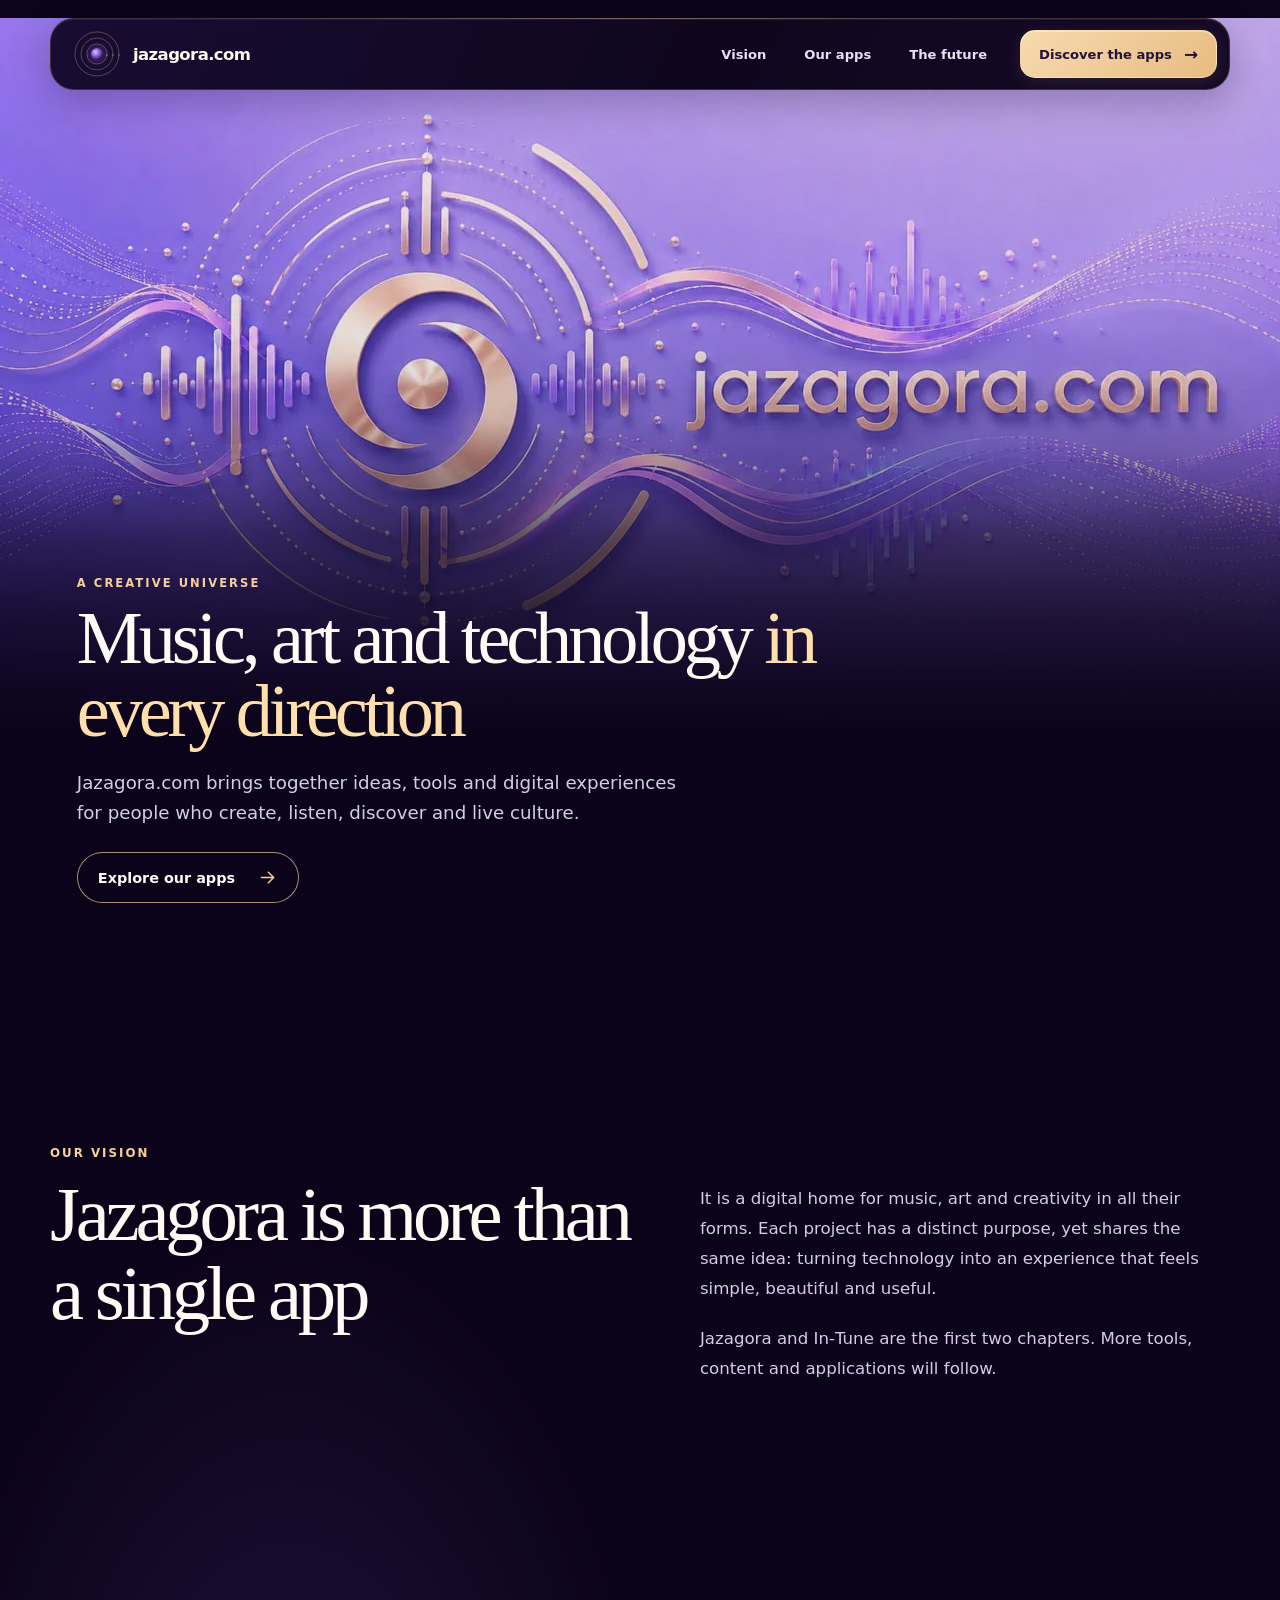
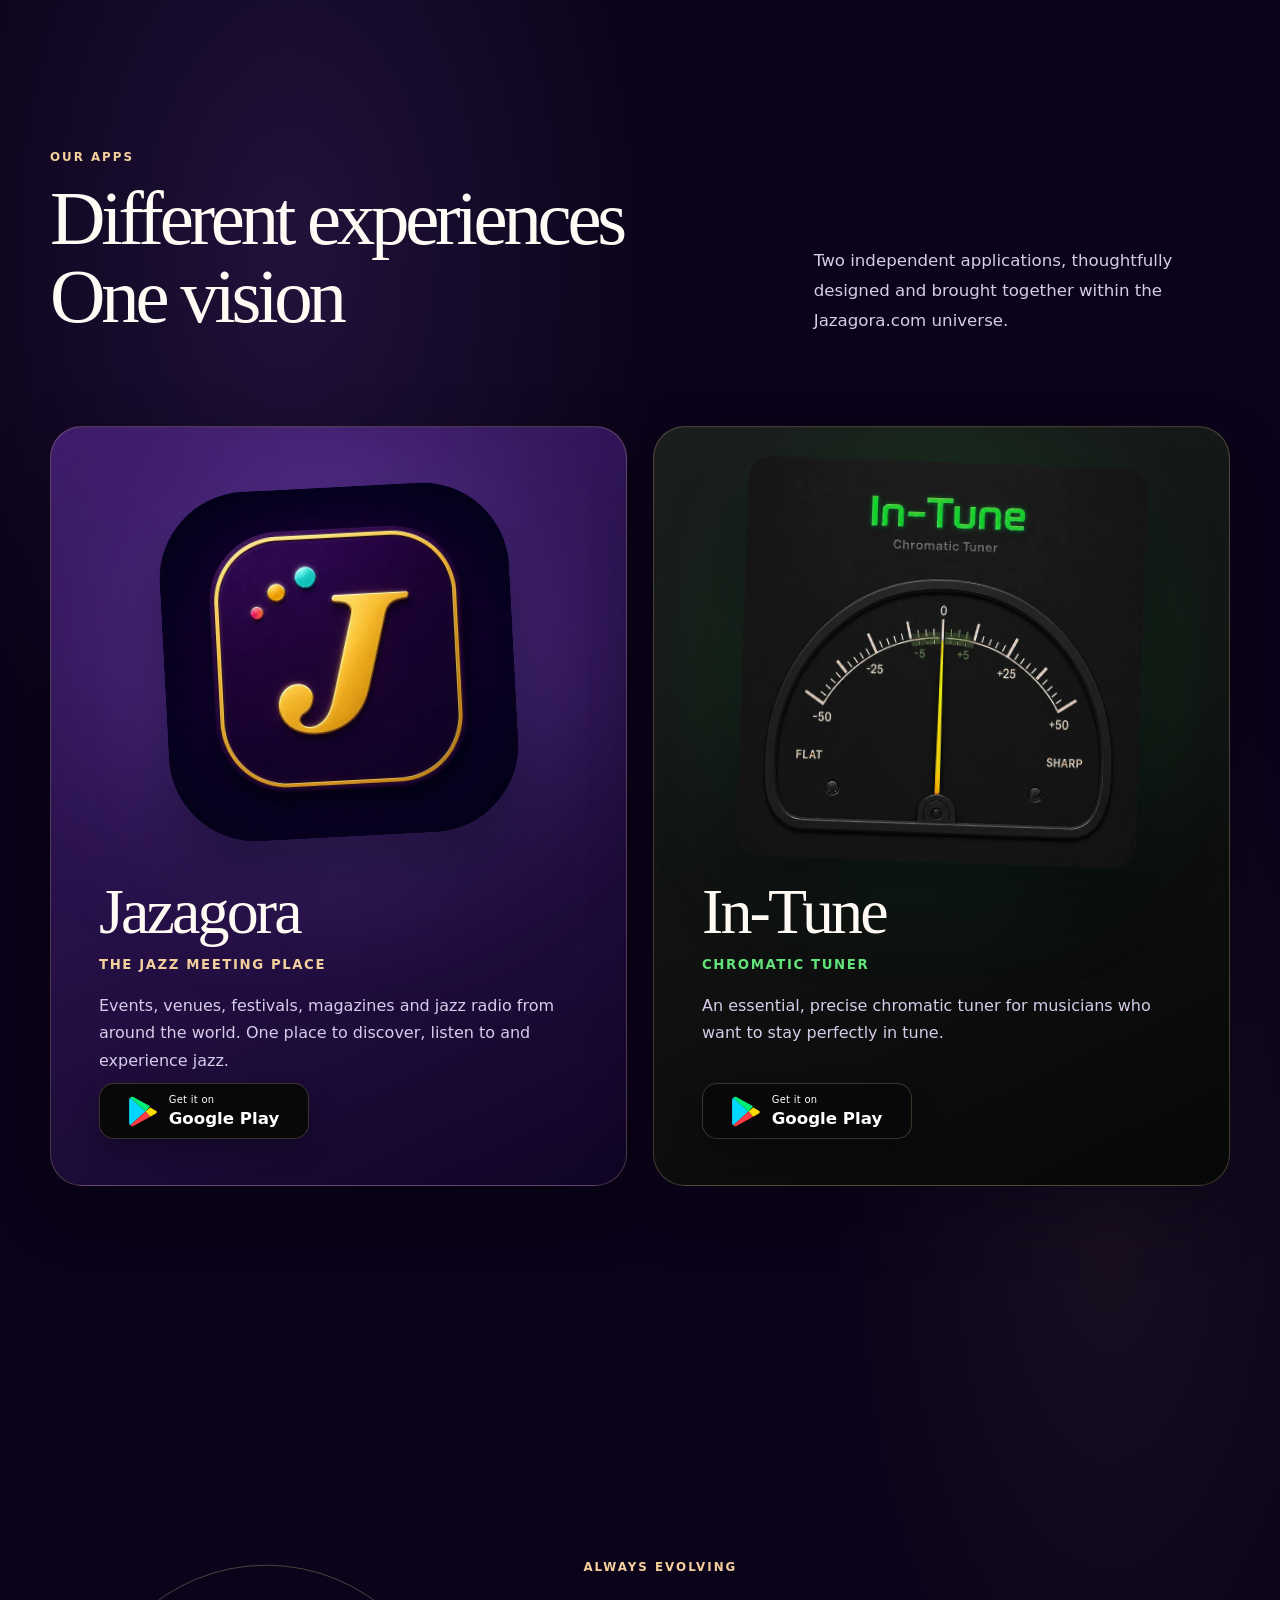
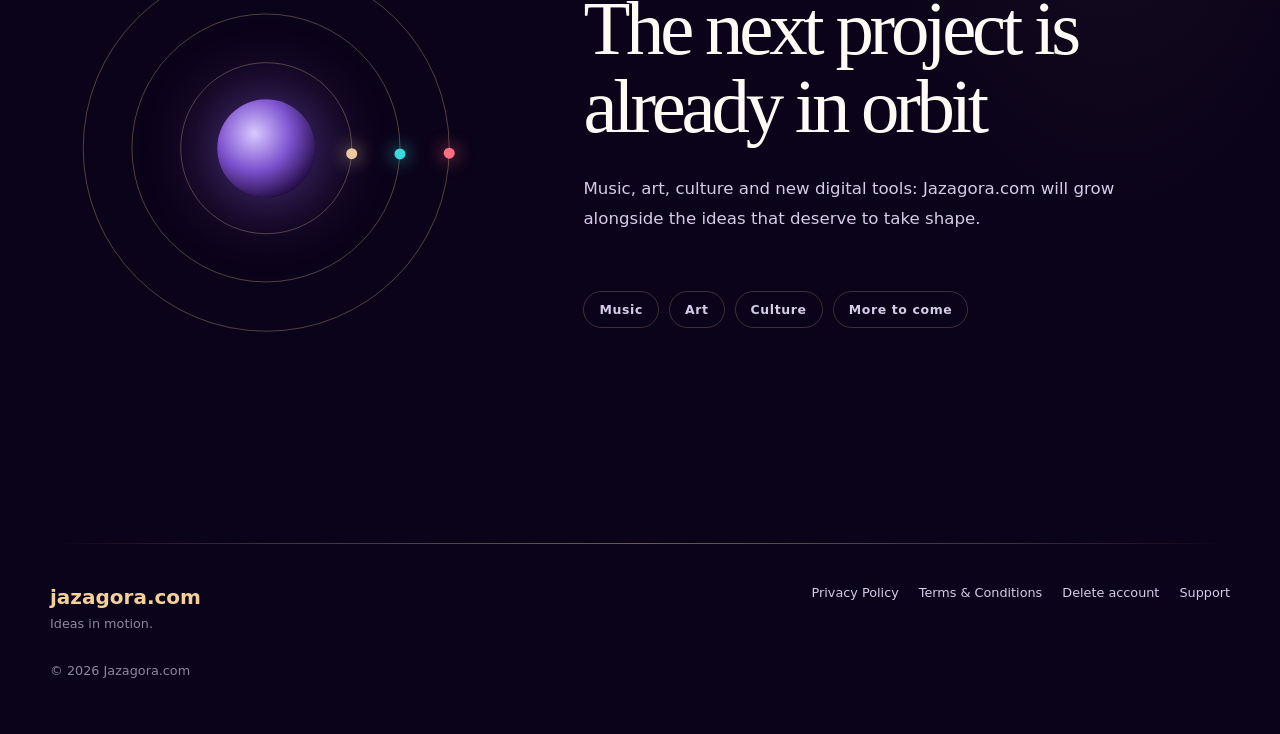
==== index.html @ 24044c4b "Polish homepage section transitions and shared visual details" ====
<!doctype html>
<html lang="en">
  <head>
    <meta charset="utf-8">
    <meta name="viewport" content="width=device-width, initial-scale=1">
    <meta name="theme-color" content="#0b0319">
    <meta name="robots" content="index, follow, max-image-preview:large">
    <meta name="description" content="Jazagora brings together Italian jazz events and venues, worldwide live jazz radio, international magazines and creative apps including In-Tune.">
    <link rel="canonical" href="https://jazagora.com/">
    <link rel="icon" type="image/svg+xml" href="/favicon.svg">
    <link rel="icon" type="image/png" sizes="48x48" href="/favicon-48x48.png">
    <link rel="icon" type="image/png" sizes="96x96" href="/favicon-96x96.png">
    <link rel="apple-touch-icon" sizes="180x180" href="/apple-touch-icon.png">
    <link rel="alternate" hreflang="en" href="https://jazagora.com/">
    <link rel="alternate" hreflang="x-default" href="https://jazagora.com/">
    <meta property="og:type" content="website">
    <meta property="og:site_name" content="Jazagora">
    <meta property="og:title" content="Jazagora — Jazz, music, art and creative technology">
    <meta property="og:description" content="Jazagora brings together Italian jazz events and venues, worldwide live jazz radio, international magazines and creative apps.">
    <meta property="og:url" content="https://jazagora.com/">
    <meta property="og:image" content="https://jazagora.com/assets/jazagora-universe-hero.png">
    <meta property="og:image:alt" content="Jazagora creative universe">
    <meta name="twitter:card" content="summary_large_image">
    <meta name="twitter:title" content="Jazagora — Jazz, music, art and creative technology">
    <meta name="twitter:description" content="Jazagora brings together Italian jazz events and venues, worldwide live jazz radio, international magazines and creative apps.">
    <meta name="twitter:image" content="https://jazagora.com/assets/jazagora-universe-hero.png">
    <title>Jazagora — Jazz, music, art and creative technology</title>
    <link rel="preload" href="assets/jazagora-universe-hero-mobile.webp" as="image" type="image/webp" media="(max-width: 700px)">
    <link rel="preload" href="assets/jazagora-universe-hero.webp" as="image" type="image/webp" media="(min-width: 701px)">
    <link rel="stylesheet" href="assets/site.css?v=ffa03ac76c">
    <script src="assets/site.js?v=9845ba6789" defer></script>
    <script type="application/ld+json">
      {
        "@context": "https://schema.org",
        "@graph": [
          {
            "@type": "Organization",
            "@id": "https://jazagora.com/#organization",
            "name": "Jazagora",
            "alternateName": "jazagora.com",
            "url": "https://jazagora.com/",
            "logo": {
              "@type": "ImageObject",
              "@id": "https://jazagora.com/#logo",
              "url": "https://jazagora.com/assets/jazagora-app.png",
              "contentUrl": "https://jazagora.com/assets/jazagora-app.png",
              "caption": "Jazagora"
            },
            "email": "support@jazagora.com",
            "founder": {
              "@type": "Person",
              "name": "Luca Costantini"
            }
          },
          {
            "@type": "WebSite",
            "@id": "https://jazagora.com/#website",
            "url": "https://jazagora.com/",
            "name": "Jazagora",
            "inLanguage": "en",
            "publisher": {
              "@id": "https://jazagora.com/#organization"
            },
            "description": "Jazagora is a creative universe for jazz, music, art, culture and digital experiences."
          }
        ]
      }
    </script>
  </head>
  <body>
    <a class="skip-link" href="#main">Skip to content</a>

    <div class="site-frame">
      <div class="header-slot">
        <header class="site-header" data-header>
            <a class="site-brand" href="#top" aria-label="Jazagora.com, back to the top">
              <span class="brand-mark universe-orbit-art" aria-hidden="true">
                <span class="universe-orbit universe-orbit-one"></span><span class="universe-orbit universe-orbit-two"></span><span class="universe-orbit universe-orbit-three"></span><span class="universe-core"></span>
              </span>jazagora.com
            </a>
            <button class="menu-toggle" type="button" aria-label="Open menu" aria-expanded="false" aria-controls="site-navigation"><span></span><span></span></button>
            <nav class="site-nav" id="site-navigation" aria-label="Main navigation"><a href="#vision" data-section-link>Vision</a><a href="#apps" data-section-link>Our apps</a><a href="#future" data-section-link>The future</a><a class="nav-cta" href="#apps">Discover the apps</a><span class="nav-active-indicator" aria-hidden="true"></span></nav>
          </header>
      </div>

    <main id="main">
      <section class="hero" id="top" aria-labelledby="hero-title">
        <picture class="hero-art">
          <source media="(max-width: 700px)" srcset="assets/jazagora-universe-hero-mobile.webp" type="image/webp">
          <img src="assets/jazagora-universe-hero.webp" alt="Jazagora.com identity with purple sound waves and gold details" width="1280" height="720" fetchpriority="high" decoding="async">
        </picture>
        <div class="hero-copy">
          <p class="eyebrow">A creative universe</p>
          <h1 id="hero-title">
            Music, art and technology
            <span class="hero-accent">in every direction</span>
          </h1>
          <p>Jazagora.com brings together ideas, tools and digital experiences for people who create, listen, discover and live culture.</p>
          <a class="primary-link" href="#apps">
            Explore our apps
            <svg viewBox="0 0 24 24" aria-hidden="true"><path d="M5 12h14M13 6l6 6-6 6"/></svg>
          </a>
        </div>
      </section>

      <section class="vision section-shell" id="vision" aria-labelledby="vision-title">
        <div class="vision-copy">
          <p class="section-label">Our vision</p>
          <h2 id="vision-title">Jazagora is more than a single app</h2>
        </div>
        <div class="vision-body">
          <p>It is a digital home for music, art and creativity in all their forms. Each project has a distinct purpose, yet shares the same idea: turning technology into an experience that feels simple, beautiful and useful.</p>
          <p>Jazagora and In‑Tune are the first two chapters. More tools, content and applications will follow.</p>
        </div>
      </section>

      <section class="apps-section" id="apps" aria-labelledby="apps-title">
        <div class="section-heading section-shell">
          <div>
            <p class="section-label">Our apps</p>
            <h2 id="apps-title">Different experiences<br>One vision</h2>
          </div>
          <p>Two independent applications, thoughtfully designed and brought together within the Jazagora.com universe.</p>
        </div>

        <div class="apps-grid section-shell">
          <article class="app-card app-card-jazagora">
            <div class="app-media">
              <div class="media-glow" aria-hidden="true"></div>
              <img src="assets/jazagora-app.webp" alt="Jazagora app icon" width="720" height="720" loading="lazy" decoding="async">
            </div>
            <div class="app-content">
              <h3>Jazagora</h3>
              <p class="app-tagline">The jazz meeting place</p>
              <p>Events, venues, festivals, magazines and jazz radio from around the world. One place to discover, listen to and experience jazz.</p>
              <a class="store-button"
                 href="https://play.google.com/store/apps/details?id=com.jazagora.app"
                 target="_blank"
                 rel="noopener noreferrer"
                 aria-label="Download Jazagora on Google Play">
                <svg class="play-icon" viewBox="0 0 48 52" aria-hidden="true">
                  <path fill="#00d7ff" d="M2 2.5 28.3 26 2 49.5A5.3 5.3 0 0 1 .2 45V7A5.3 5.3 0 0 1 2 2.5Z"/>
                  <path fill="#ffdc00" d="m28.3 26 7.9-7 9.2 5.1c3.2 1.8 3.2 4 0 5.8L36.2 35l-7.9-9Z"/>
                  <path fill="#ff3a44" d="m2 49.5 26.3-23.5 7.9 9-29.4 16.4A5 5 0 0 1 2 49.5Z"/>
                  <path fill="#00ef77" d="M2 2.5a5 5 0 0 1 4.8-1.9L36.2 17l-7.9 9L2 2.5Z"/>
                </svg>
                <span><small>Get it on</small>Google Play</span>
              </a>
            </div>
          </article>

          <article class="app-card app-card-intune">
            <div class="app-media">
              <div class="media-glow" aria-hidden="true"></div>
              <img src="assets/in-tune-app.webp" alt="In-Tune Chromatic Tuner app screen" width="820" height="820" loading="lazy" decoding="async">
            </div>
            <div class="app-content">
              <h3>In‑Tune</h3>
              <p class="app-tagline">Chromatic Tuner</p>
              <p>An essential, precise chromatic tuner for musicians who want to stay perfectly in tune.</p>
              <a class="store-button"
                 href="https://play.google.com/store/apps/details?id=com.jazagora.intune"
                 target="_blank"
                 rel="noopener noreferrer"
                 aria-label="Download In-Tune on Google Play">
                <svg class="play-icon" viewBox="0 0 48 52" aria-hidden="true">
                  <path fill="#00d7ff" d="M2 2.5 28.3 26 2 49.5A5.3 5.3 0 0 1 .2 45V7A5.3 5.3 0 0 1 2 2.5Z"/>
                  <path fill="#ffdc00" d="m28.3 26 7.9-7 9.2 5.1c3.2 1.8 3.2 4 0 5.8L36.2 35l-7.9-9Z"/>
                  <path fill="#ff3a44" d="m2 49.5 26.3-23.5 7.9 9-29.4 16.4A5 5 0 0 1 2 49.5Z"/>
                  <path fill="#00ef77" d="M2 2.5a5 5 0 0 1 4.8-1.9L36.2 17l-7.9 9L2 2.5Z"/>
                </svg>
                <span><small>Get it on</small>Google Play</span>
              </a>
            </div>
          </article>
        </div>
      </section>

      <section class="future section-shell" id="future" aria-labelledby="future-title">
        <div class="future-orbit universe-orbit-art" aria-hidden="true">
          <span class="universe-orbit universe-orbit-one"></span>
          <span class="universe-orbit universe-orbit-two"></span>
          <span class="universe-orbit universe-orbit-three"></span>
          <span class="universe-core"></span>
        </div>
        <div class="future-copy">
          <p class="section-label">Always evolving</p>
          <h2 id="future-title">The next project is already in orbit</h2>
          <p>Music, art, culture and new digital tools: Jazagora.com will grow alongside the ideas that deserve to take shape.</p>
        </div>
        <div class="future-tags" aria-label="Future areas">
          <span>Music</span>
          <span>Art</span>
          <span>Culture</span>
          <span>More to come</span>
        </div>
      </section>
    </main>

    <footer class="site-footer">
      <div class="footer-brand">
        <strong>jazagora.com</strong>
        <span>Ideas in motion.</span>
      </div>
      <nav aria-label="Legal information">
        <a href="privacy-policy/">Privacy Policy</a>
        <a href="terms/">Terms &amp; Conditions</a>
        <a href="delete-account/">Delete account</a>
        <a href="mailto:support@jazagora.com">Support</a>
      </nav>
      <p>© <span data-year>2026</span> Jazagora.com</p>
    </footer>
    </div>

    <div class="toast" role="status" aria-live="polite" aria-atomic="true" data-toast></div>
  </body>
</html>
---- assets/site.css ----
:root {
  color-scheme: dark;
  --ink: #160a2e;
  --ink-deep: #0b0319;
  --violet: #7651c4;
  --violet-light: #b99af2;
  --lilac: #d8c6ff;
  --gold: #f4d19c;
  --gold-bright: #ffdca5;
  --white: #fffaf4;
  --muted: #d8cbea;
  --line: rgba(244, 209, 156, .22);
  --glass: rgba(24, 9, 52, .62);
  --max: 1180px;
  --radius: 32px;
}

* { box-sizing: border-box; }

html { scroll-behavior: smooth; }

body {
  --ambient-left: calc(50% - 350px);
  --ambient-right: calc(50% + 470px);
  margin: 0;
  min-width: 320px;
  overflow-x: hidden;
  color: var(--white);
  /* One canvas makes the section backgrounds fade without rectangular seams. */
  background:
    radial-gradient(ellipse 32rem 55rem at var(--ambient-left) 47%, rgba(119, 77, 192, .2), transparent 72%),
    radial-gradient(ellipse 24rem 52rem at var(--ambient-right) 72%, rgba(244, 209, 156, .055), transparent 72%),
    var(--ink-deep);
  font-family: Inter, ui-sans-serif, system-ui, -apple-system, BlinkMacSystemFont, "Segoe UI", sans-serif;
  -webkit-font-smoothing: antialiased;
}

body::before {
  content: "";
  position: fixed;
  inset: 0;
  z-index: -2;
  pointer-events: none;
  opacity: .25;
  background-image: url("data:image/svg+xml,%3Csvg xmlns='http://www.w3.org/2000/svg' width='180' height='180' viewBox='0 0 180 180'%3E%3Cfilter id='n'%3E%3CfeTurbulence type='fractalNoise' baseFrequency='.8' numOctaves='3' stitchTiles='stitch'/%3E%3C/filter%3E%3Crect width='100%25' height='100%25' filter='url(%23n)' opacity='.08'/%3E%3C/svg%3E");
}

a { color: inherit; }
button, a { -webkit-tap-highlight-color: transparent; }
img { display: block; max-width: 100%; height: auto; }

.skip-link {
  position: fixed;
  top: 12px;
  left: 12px;
  z-index: 100;
  padding: 12px 16px;
  border-radius: 12px;
  background: var(--white);
  color: var(--ink);
  transform: translateY(-160%);
}
.skip-link:focus { transform: translateY(0); }

.sr-only {
  position: absolute;
  width: 1px;
  height: 1px;
  padding: 0;
  margin: -1px;
  overflow: hidden;
  clip: rect(0, 0, 0, 0);
  white-space: nowrap;
  border: 0;
}

.site-frame { width: min(100%,1380px); margin-inline: auto; padding-top: 18px; overflow: clip; container-type: inline-size; background: transparent; }
    /* Floating navigation: the logo moves slowly; the bar responds to scrolling. */
    .header-slot { position: sticky; top: 16px; z-index: 20; height: 0; }
    .site-header { position: relative; top: auto; left: auto; right: auto; width: min(calc(100% - 48px), 1180px); min-height: 72px; margin-inline: auto; padding: 8px 12px 8px 22px; gap: 24px; border: 1px solid rgba(244,209,156,.18); border-radius: 24px; background: linear-gradient(115deg, rgba(22,10,46,.98), rgba(11,3,25,.98) 55%, rgba(18,7,34,.98)); box-shadow: inset 0 1px 0 rgba(255,250,244,.07), inset 0 -1px 0 rgba(7,2,18,.16), 0 12px 36px rgba(13,3,29,.24); backdrop-filter: blur(24px) saturate(115%); -webkit-backdrop-filter: blur(24px) saturate(115%); animation: navigation-reveal .55s cubic-bezier(.22,1,.36,1) both; transition: min-height .3s ease, background .3s ease, box-shadow .3s ease, border-color .3s ease; }
    .site-header::before { content: ""; position: absolute; pointer-events: none; top: -1px; left: 12%; right: 12%; height: 1px; background: linear-gradient(90deg, transparent, rgba(255,227,188,.32), transparent); }
    .site-header.is-scrolled { min-height: 64px; border-color: rgba(244,209,156,.18); background: linear-gradient(115deg, rgba(22,10,46,.99), rgba(11,3,25,.99) 55%, rgba(18,7,34,.99)); box-shadow: inset 0 1px 0 rgba(255,250,244,.05), 0 12px 36px rgba(0,0,0,.25); }
    @keyframes navigation-reveal { from { opacity: 0; transform: translateY(-6px); } to { opacity: 1; transform: translateY(0); } }
    .site-brand { gap: 12px; font-size: 1.03rem; font-weight: 700; text-decoration: none; letter-spacing: -.035em; color: #fff8ed; }
    .brand-mark { flex: 0 0 auto; width: 48px; height: 48px; border: 0; box-shadow: none; background: none; }
    .brand-mark::after { content: none; }
    /* The header and the final section use the same artwork at different sizes. */
    .universe-orbit-art { position: relative; display: block; width: 48px; aspect-ratio: 1; container-type: inline-size; }
    .universe-orbit, .universe-core { position: absolute; inset: 50%; border-radius: 50%; transform: translate(-50%, -50%); }
    .universe-orbit { --orbit-start: 0deg; --orbit-end: 360deg; --dot-color: #f4d19c; border: max(.5px, .2564103cqw) solid rgba(244,209,156,.3); animation: universe-orbit-turn 11s linear infinite; }
    .universe-orbit::after { content: ""; position: absolute; top: 50%; right: -1.5384615cqw; width: 2.8205128cqw; height: 2.8205128cqw; border-radius: 50%; background: var(--dot-color); box-shadow: 0 0 4.6153846cqw var(--dot-color); }
    .universe-orbit-one { width: 44%; height: 44%; }
    .universe-orbit-two { --orbit-start: 54deg; --orbit-end: -306deg; --dot-color: #3bd9dc; width: 69%; height: 69%; animation-duration: 17s; }
    .universe-orbit-three { --orbit-start: 118deg; --orbit-end: 478deg; --dot-color: #ff6e83; width: 94%; height: 94%; animation-duration: 24s; }
    .universe-core { width: 25%; height: 25%; background: radial-gradient(circle at 38% 35%, #d9c9ff, #7d52cf 42%, #28104b 75%); box-shadow: 0 0 17.9487179cqw rgba(144,94,226,.68); }
    @keyframes universe-orbit-turn { from { transform: translate(-50%, -50%) rotate(var(--orbit-start)); } to { transform: translate(-50%, -50%) rotate(var(--orbit-end)); } }
    .site-nav { position: relative; gap: 8px; }
    .site-nav a { position: relative; padding: 12px 15px; border-radius: 12px; color: #e9dfef; font-size: .82rem; font-weight: 600; text-decoration: none; transition: color .2s ease, background .2s ease; }
    .site-nav a:not(.nav-cta)::after { content: none; position: absolute; left: 15px; right: 15px; bottom: 5px; height: 1px; background: var(--gold); transform: scaleX(0); transform-origin: left; transition: transform .22s ease; }
    .nav-active-indicator { display: block; position: absolute; pointer-events: none; left: 0; bottom: 5px; height: 1px; width: var(--indicator-width, 0px); border-radius: 2px; background: linear-gradient(90deg, #dfb77c, #ffe3b9, #dfb77c); box-shadow: 0 1px 5px rgba(244,209,156,.12); opacity: var(--indicator-opacity, 0); transform: translateX(var(--indicator-left, 0px)); transition: transform .32s cubic-bezier(.22,1,.36,1), width .32s cubic-bezier(.22,1,.36,1), opacity .18s ease; }
    .site-nav a:hover, .site-nav a[aria-current="location"] { color: var(--white); background: rgba(255,255,255,.04); }
    .site-nav a:hover::after, .site-nav a[aria-current="location"]::after { transform: scaleX(1); }
    .site-nav .nav-cta { display: inline-flex; align-items: center; gap: 12px; margin-left: 10px; padding: 13px 18px; border: 1px solid rgba(255,239,211,.5); border-radius: 15px; color: #251239; background: linear-gradient(135deg, #f7dab0, #e7bc80); font-weight: 700; box-shadow: inset 0 1px 0 rgba(255,250,244,.4), 0 4px 16px rgba(244,209,156,.1); transition: filter .2s ease, transform .2s ease, box-shadow .2s ease; }
    .site-nav .nav-cta::after { content: "→"; font-size: 1.05rem; transition: transform .2s ease; }
    .site-nav .nav-cta:hover { color: #251239; background: linear-gradient(135deg, #f7dab0, #e7bc80); filter: brightness(1.04); transform: translateY(-1px); box-shadow: inset 0 1px 0 rgba(255,250,244,.4), 0 5px 20px rgba(244,209,156,.18); }
    .site-nav .nav-cta:hover::after { transform: translateX(3px); }
    .menu-toggle { display: none; flex: 0 0 auto; width: 44px; height: 44px; place-content: center; gap: 6px; border: 1px solid rgba(244,209,156,.2); border-radius: 13px; color: var(--white); background: rgba(255,255,255,.04); cursor: pointer; }
    .menu-toggle span { display: block; width: 20px; height: 1.5px; background: currentColor; transition: transform .22s ease; }
    .menu-toggle[aria-expanded="true"] span:first-child { transform: translateY(3.75px) rotate(45deg); }
    .menu-toggle[aria-expanded="true"] span:last-child { transform: translateY(-3.75px) rotate(-45deg); }
    a:focus-visible, button:focus-visible { outline: 2px solid var(--gold); outline-offset: 4px; }
    [id] { scroll-margin-top: 110px; }

.site-header { display: flex; align-items: center; justify-content: space-between; }
.site-brand { display: inline-flex; align-items: center; white-space: nowrap; }
.site-nav { display: flex; align-items: center; }
    .hero {
      --art-top: clamp(0px, calc(144px - 20cqw), 80px);
      --art-height: 56.25cqw; /* The complete artwork keeps its 16:9 ratio. */
      --copy-start: calc(var(--art-top) + var(--art-height) * .74 + clamp(24px, 2cqw, 30px));
      position: relative;
      padding: var(--copy-start) 6% clamp(55px, 5cqw, 75px);
      isolation: isolate;
      background: var(--ink-deep);
    }
    .hero-art { position: absolute; z-index: -1; top: 0; left: 0; right: 0; padding-top: var(--art-top); background: #a186dd; }
    .hero-art img { display: block; width: 100%; height: auto; }
    .hero-art::after { content: ""; position: absolute; inset: var(--art-top) 0 -1px; background: linear-gradient(180deg, rgba(11,3,25,.05) 0%, rgba(11,3,25,.08) 35%, rgba(11,3,25,.1) 46%, rgba(11,3,25,.18) 56%, rgba(11,3,25,.38) 64%, rgba(11,3,25,.64) 72%, rgba(11,3,25,.82) 82%, rgba(11,3,25,.95) 93%, var(--ink-deep) 100%); }

.eyebrow,
.section-label,
.app-index {
  margin: 0 0 16px;
  color: var(--gold);
  font-size: .74rem;
  font-weight: 800;
  letter-spacing: .17em;
  text-transform: uppercase;
}


.hero-copy { position: relative; max-width: 910px; }
.hero .eyebrow { margin-bottom: 12px; font-size: .72rem; letter-spacing: .18em; }
.hero h1 { max-width: 860px; margin: 0; font-family: Georgia, "Times New Roman", serif; font-size: clamp(2.65rem, 5.8cqw, 5.3rem); font-weight: 500; line-height: .98; letter-spacing: -.055em; }
.hero-accent { color: #ffe0ad; }
.hero-copy > p:not(.eyebrow) { max-width: 620px; margin: 20px 0 0; color: var(--muted); font-size: clamp(1rem, 1.6vw, 1.14rem); line-height: 1.65; }
.primary-link { display: inline-flex; align-items: center; gap: 22px; width: fit-content; margin: 24px 0 0; padding: 14px 20px; border: 1px solid rgba(244,209,156,.68); border-radius: 999px; color: var(--white); background: rgba(14,4,31,.32); text-decoration: none; font-size: .9rem; font-weight: 750; transition: transform .2s ease, background .2s ease; }
.primary-link svg { width: 21px; fill: none; stroke: var(--gold); stroke-width: 1.7; stroke-linecap: round; stroke-linejoin: round; }
.primary-link:hover { transform: translateY(-2px); background: rgba(14,4,31,.5); }


.section-shell { width: min(calc(100% - 40px), var(--max)); margin-inline: auto; }

.vision {
  min-height: 590px;
  padding-block: clamp(90px, 14vw, 180px);
  display: grid;
  grid-template-columns: minmax(0, 1.05fr) minmax(280px, .95fr);
  gap: clamp(28px, 5vw, 74px);
  align-items: start;
  border-top: 0;
}
.vision h2,
.section-heading h2,
.future h2 {
  margin: 0;
  font-family: Georgia, "Times New Roman", serif;
  font-size: clamp(2.6rem, 6vw, 5.4rem);
  font-weight: 500;
  line-height: 1.02;
  letter-spacing: -.055em;
}
.vision-body { padding-top: 38px; }
.vision-body p,
.section-heading > p,
.future-copy > p:last-child {
  margin: 0 0 20px;
  color: var(--muted);
  font-size: 1.04rem;
  line-height: 1.8;
}

.apps-section {
  position: relative;
  padding-block: clamp(90px, 13vw, 170px);
  background: transparent;
  border: 0;
}
.section-heading {
  margin-bottom: clamp(50px, 8vw, 90px);
  display: grid;
  grid-template-columns: 1.25fr .75fr;
  gap: 70px;
  align-items: end;
}
.section-heading > p { margin: 0; max-width: 430px; }

.apps-grid { display: grid; grid-template-columns: repeat(2, minmax(0, 1fr)); gap: 26px; }
.app-card {
  position: relative;
  min-height: 760px;
  overflow: hidden;
  display: grid;
  grid-template-rows: 470px 1fr;
  border: 1px solid rgba(244,209,156,.24);
  border-radius: var(--radius);
  background: linear-gradient(155deg, rgba(73, 35, 124, .82), rgba(17, 5, 39, .94));
  box-shadow: 0 26px 64px rgba(3, 0, 12, .28), inset 0 1px 0 rgba(255,250,244,.035);
  transition: border-color .25s ease, box-shadow .25s ease;
}
.app-card:hover {
  border-color: rgba(244,209,156,.4);
  box-shadow: 0 30px 72px rgba(3, 0, 12, .32), inset 0 1px 0 rgba(255,250,244,.045);
}
.app-card-intune { background: linear-gradient(155deg, rgba(28, 31, 31, .98), rgba(6, 7, 7, .98)); }
.app-media {
  position: relative;
  min-height: 410px;
  display: grid;
  place-items: center;
  overflow: visible;
}
/* The card's own gradient continues behind both the artwork and its copy. */
.media-glow { position: absolute; width: 72%; aspect-ratio: 1; border-radius: 50%; background: rgba(146, 94, 233, .4); filter: blur(70px); }
.app-card-intune .media-glow { background: rgba(36, 203, 68, .18); }
.app-media img {
  position: relative;
  z-index: 1;
  width: min(68%, 350px);
  border-radius: 25%;
  box-shadow: 0 35px 70px rgba(2, 0, 10, .45);
  transform: rotate(-3deg);
  transition: transform .45s cubic-bezier(.2,.8,.2,1);
}
.app-card-intune .app-media img { width: min(78%, 400px); border-radius: 24px; transform: rotate(2deg); }
.app-card:hover .app-media img { transform: rotate(0) scale(1.025); }
.app-content { position: relative; z-index: 2; min-height: 338px; margin-top: -54px; padding: 32px clamp(28px, 5vw, 48px) 46px; display: flex; flex-direction: column; align-items: flex-start; }
.app-content h3 { margin: 0; font-family: Georgia, "Times New Roman", serif; font-size: clamp(2.5rem, 5vw, 4.2rem); font-weight: 500; letter-spacing: -.045em; }
.app-tagline { margin: 8px 0 20px; color: var(--gold); font-size: .83rem; font-weight: 800; letter-spacing: .12em; text-transform: uppercase; }
.app-card-intune .app-tagline { color: #62e279; }
.app-content > p:not(.app-index):not(.app-tagline) { max-width: 470px; margin: 0; color: var(--muted); line-height: 1.7; }

.store-button {
  margin-top: auto;
  padding: 11px 20px;
  min-width: 210px;
  display: inline-flex;
  align-items: center;
  justify-content: center;
  gap: 12px;
  border: 1px solid var(--line);
  border-radius: 15px;
  color: #fff;
  text-decoration: none;
  background: #08080b;
  box-shadow: 0 12px 26px rgba(0,0,0,.25);
  cursor: pointer;
  font: inherit;
  transition: transform .2s ease, border-color .2s ease, background .2s ease;
}
.store-button:hover { transform: translateY(-2px); border-color: rgba(244, 209, 156, .65); background: #111117; }
.store-button:focus-visible { outline: 3px solid var(--gold); outline-offset: 3px; }
.play-icon { width: 28px; height: 31px; flex: 0 0 auto; }
.store-button span { display: grid; text-align: left; font-size: 1.04rem; font-weight: 700; line-height: 1.05; }
.store-button small { margin-bottom: 4px; font-size: .62rem; font-weight: 500; letter-spacing: .03em; }

.future {
  min-height: 680px;
  padding-block: clamp(110px, 16vw, 200px);
  display: grid;
  grid-template-columns: minmax(280px, .8fr) minmax(0, 1.2fr);
  grid-template-areas: "orbit copy" "orbit tags";
  gap: 30px clamp(40px, 8vw, 120px);
  align-items: center;
}
.future-orbit.universe-orbit-art { grid-area: orbit; width: min(100%,390px); margin-inline: auto; }
.future-copy { grid-area: copy; }
.future-copy > p:last-child { max-width: 610px; margin-top: 28px; }
.future-tags { grid-area: tags; display: flex; flex-wrap: wrap; gap: 10px; align-self: start; }
.future-tags span { padding: 10px 15px; border: 1px solid var(--line); border-radius: 999px; color: var(--muted); font-size: .78rem; font-weight: 700; letter-spacing: .05em; }

.site-footer {
  position: relative;
  width: min(calc(100% - 40px), var(--max));
  margin-inline: auto;
  padding: 42px 0 56px;
  display: grid;
  grid-template-columns: 1fr auto;
  gap: 32px;
  align-items: start;
  border-top: 0;
}
.site-footer::before {
  content: "";
  position: absolute;
  inset: 0 0 auto;
  height: 1px;
  pointer-events: none;
  background: linear-gradient(90deg, transparent, rgba(244,209,156,.22) 18%, rgba(244,209,156,.42) 50%, rgba(244,209,156,.22) 82%, transparent);
}
.footer-brand { display: grid; gap: 7px; }
.footer-brand strong { color: var(--gold); font-size: 1.25rem; }
.footer-brand span,
.site-footer > p { color: rgba(216,203,234,.65); font-size: .8rem; }
.site-footer nav { display: flex; flex-wrap: wrap; justify-content: flex-end; gap: 8px 20px; }
.site-footer nav a { color: var(--muted); font-size: .8rem; text-decoration: underline; text-decoration-color: transparent; text-underline-offset: .3em; transition: color .2s ease, text-decoration-color .2s ease; }
.site-footer nav a:hover { color: var(--gold); text-decoration-color: rgba(244,209,156,.45); }
.site-footer > p { grid-column: 1 / -1; margin: 0; }

.toast {
  position: fixed;
  z-index: 80;
  left: 50%;
  bottom: 28px;
  width: min(calc(100% - 32px), 440px);
  padding: 14px 18px;
  border: 1px solid rgba(244, 209, 156, .45);
  border-radius: 16px;
  color: var(--white);
  background: rgba(15, 4, 34, .94);
  box-shadow: 0 20px 50px rgba(0,0,0,.35);
  text-align: center;
  transform: translate(-50%, 30px);
  opacity: 0;
  pointer-events: none;
  transition: opacity .3s ease, transform .3s ease;
}
.toast.is-visible { opacity: 1; transform: translate(-50%, 0); }

@media (max-width: 820px) {
  body { --ambient-left: 15%; --ambient-right: 90%; }
  .vision { grid-template-columns: 1fr; min-height: 0; }
  .section-number { display: none; }
  .vision-body { padding-top: 0; }
  .section-heading { grid-template-columns: 1fr; gap: 24px; }
  .apps-grid { grid-template-columns: 1fr; }
  .app-card { min-height: 0; grid-template-rows: auto 1fr; }
  .future { grid-template-columns: 1fr; grid-template-areas: "orbit" "copy" "tags"; }
  .future-orbit.universe-orbit-art { width: min(74vw,330px); }
}

@media (max-width: 520px) {
  .hero { padding-inline: 5%; }
  .hero-copy > p:not(.eyebrow) { font-size: .98rem; }
  .section-shell { width: calc(100% - 28px); }
  .vision h2, .section-heading h2, .future h2 { font-size: clamp(2.5rem, 13vw, 3.8rem); }
  .app-card { border-radius: 28px; }
  .app-media { min-height: 330px; }
  .app-content { padding-inline: 24px; }
  .store-button { width: 100%; }
  .site-footer { width: calc(100% - 28px); grid-template-columns: 1fr; }
  .site-footer nav { justify-content: flex-start; }
}

@media (prefers-reduced-motion: reduce) {
  html { scroll-behavior: auto; }
  *, *::before, *::after { animation-duration: .01ms !important; animation-iteration-count: 1 !important; transition-duration: .01ms !important; }
}


    @media (max-width: 860px) {
      .header-slot { top: 12px; }
      .site-header { width: calc(100% - 28px); min-height: 64px; padding: 8px 10px 8px 16px; gap: 16px; border-radius: 21px; }
      .site-header.is-scrolled { min-height: 60px; }
      .menu-toggle { display: grid; }
      .site-nav { position: absolute; top: calc(100% + 10px); left: auto; right: 0; width: min(300px, calc(100cqw - 28px)); display: grid; gap: 4px; padding: 12px; border: 1px solid rgba(244,209,156,.2); border-radius: 20px; background: rgba(17,7,34,.97); box-shadow: 0 16px 36px rgba(0,0,0,.25); opacity: 0; visibility: hidden; pointer-events: none; transform: translateY(-6px); transition: opacity .2s ease, transform .2s ease, visibility .2s ease; }
      .site-nav.is-open { opacity: 1; visibility: visible; pointer-events: auto; transform: translateY(0); }
      .site-nav a { padding: 14px 16px; }
      .nav-active-indicator { display: none; }
      .site-nav a:not(.nav-cta)::after { content: ""; }
      .site-nav .nav-cta { margin: 8px 0 0; justify-content: space-between; }
    }

@media (prefers-reduced-motion: reduce) { .universe-orbit, .site-header { animation: none !important; } }
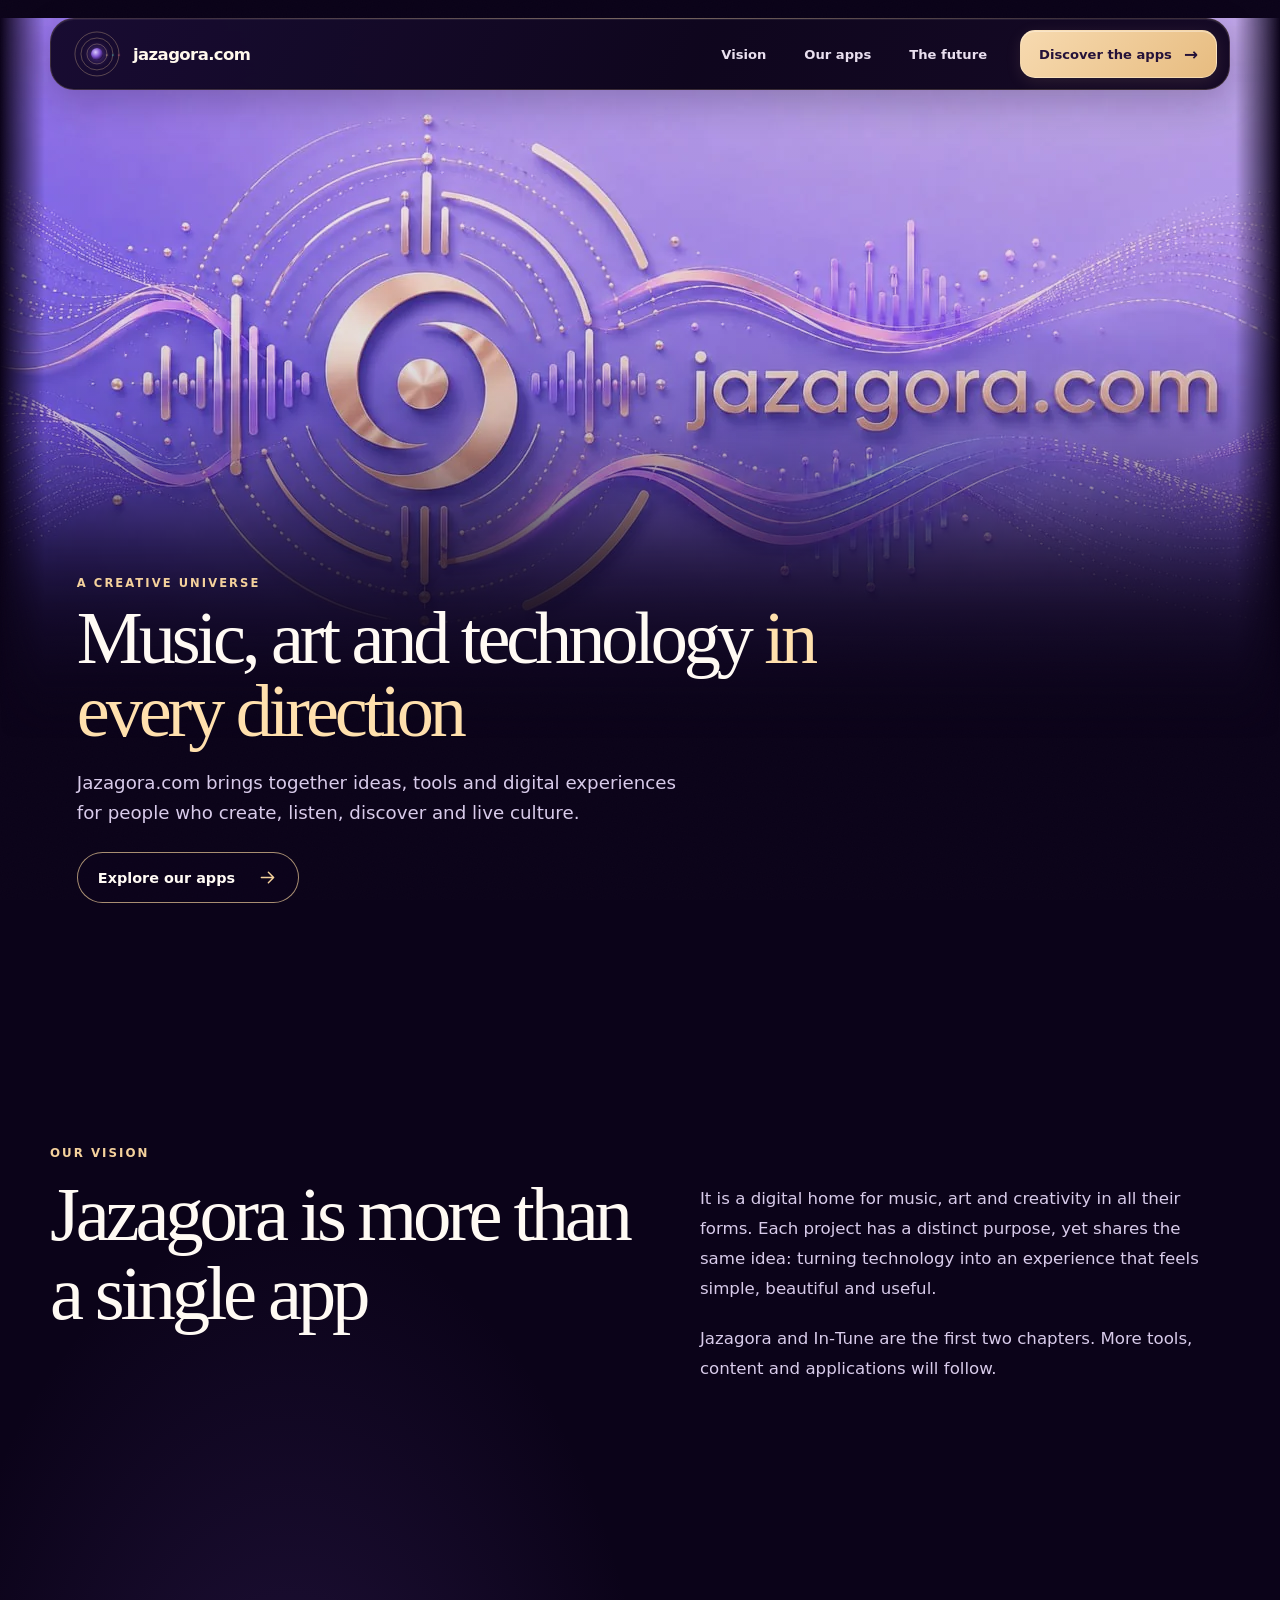
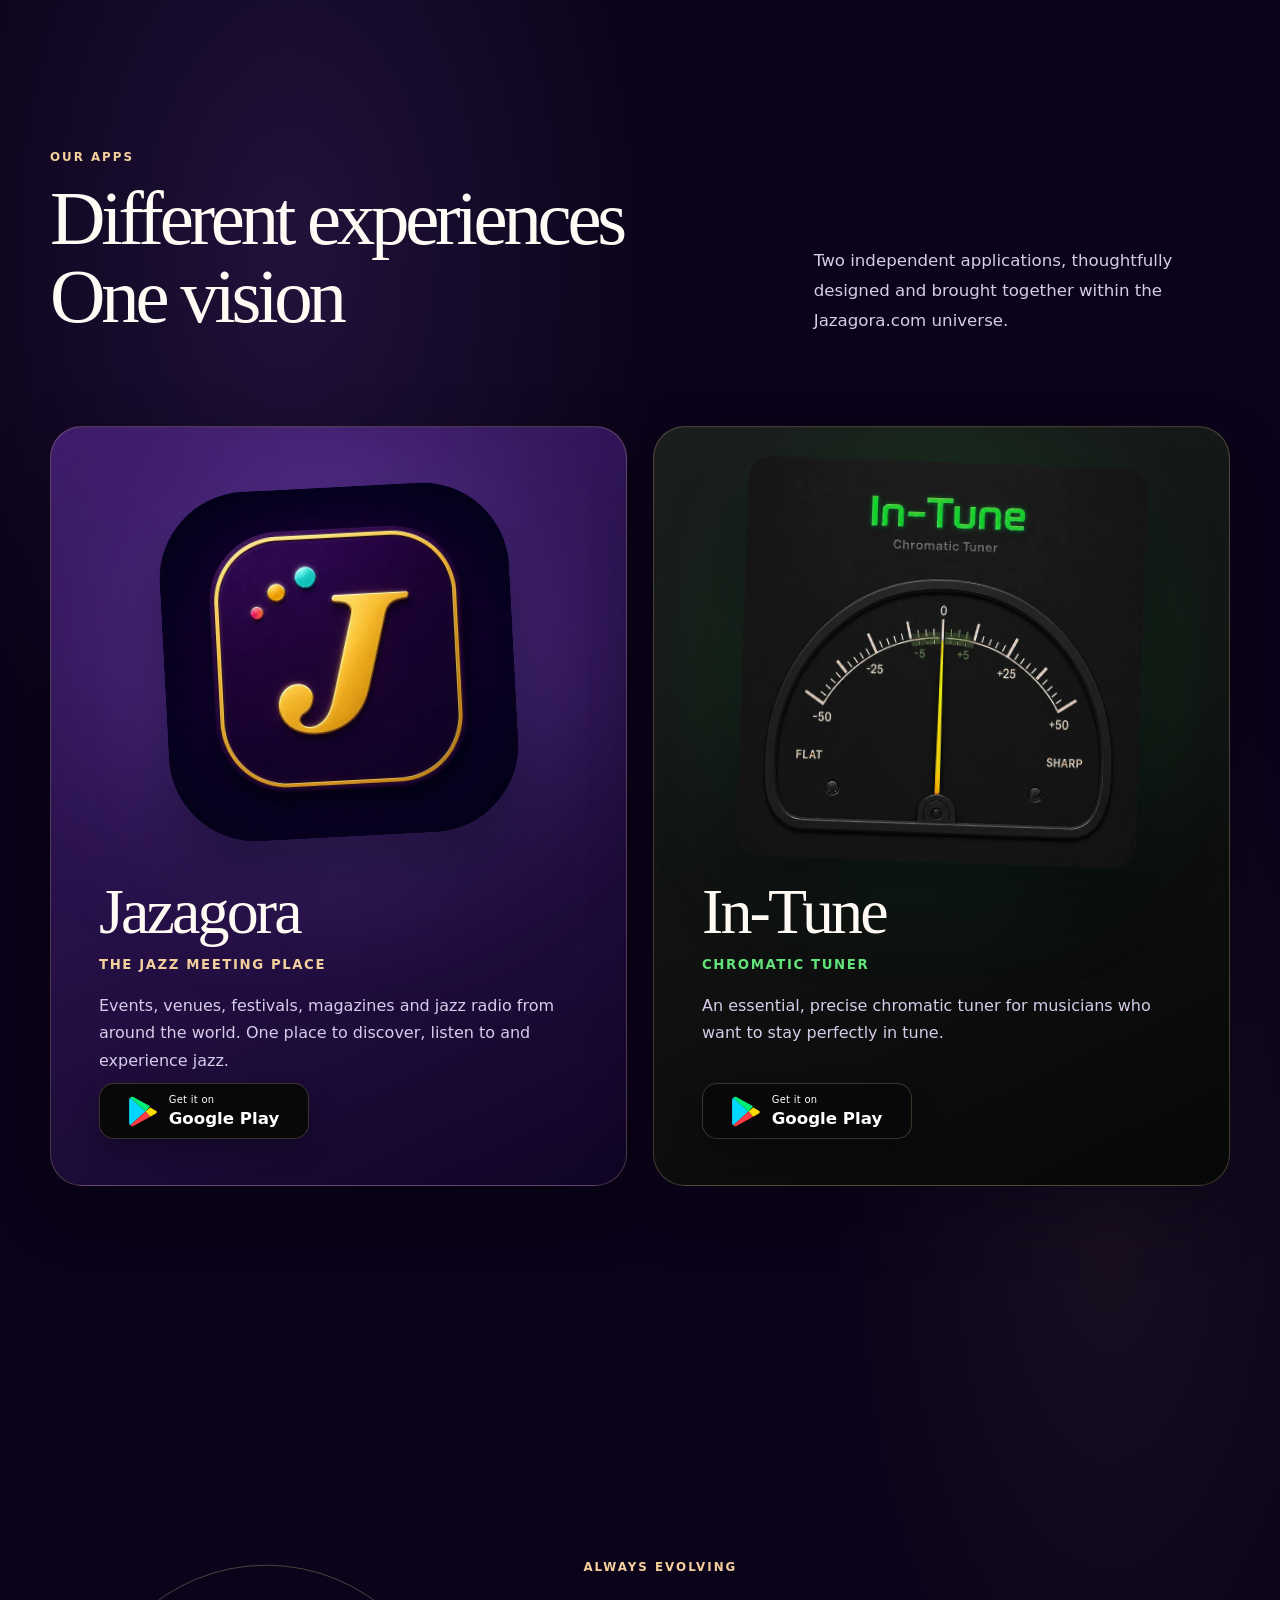
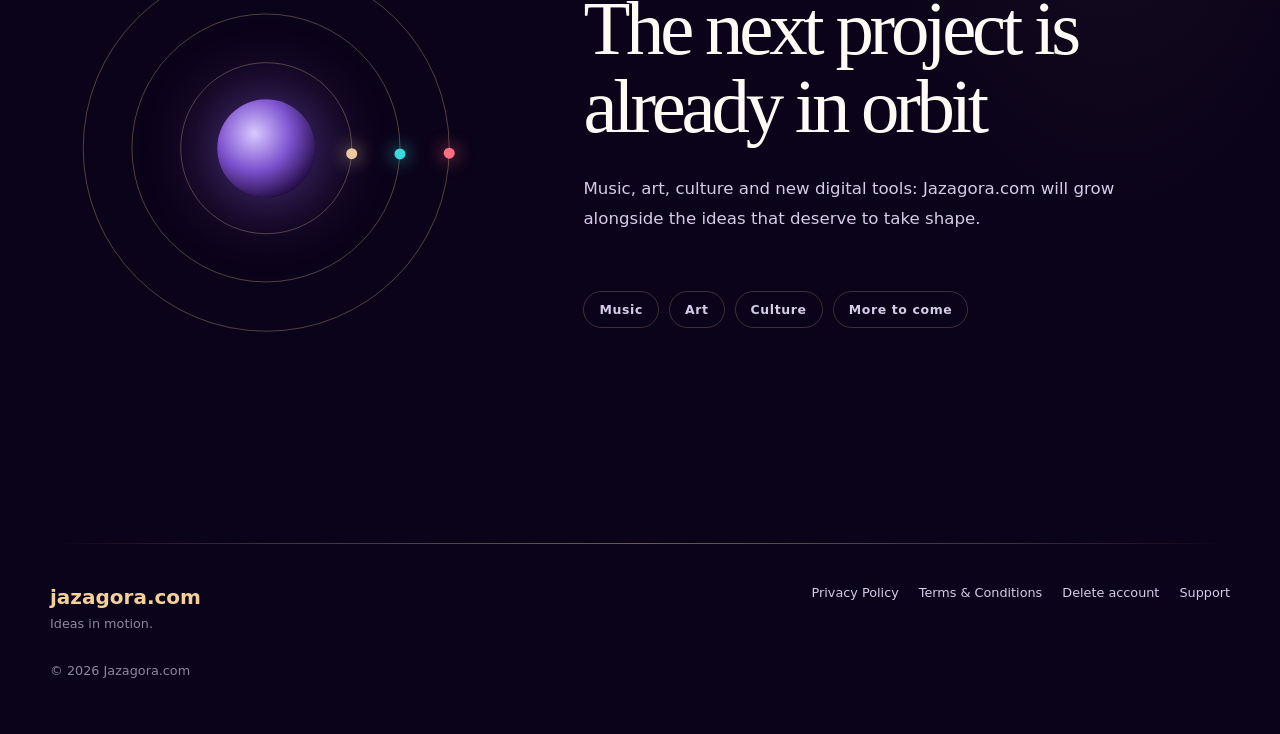
==== commit f6c5f709: "Blend hero background and artwork edges into shared page canvas" ====
--- a/index.html
+++ b/index.html
@@ -27,7 +27,7 @@
     <title>Jazagora — Jazz, music, art and creative technology</title>
     <link rel="preload" href="assets/jazagora-universe-hero-mobile.webp" as="image" type="image/webp" media="(max-width: 700px)">
     <link rel="preload" href="assets/jazagora-universe-hero.webp" as="image" type="image/webp" media="(min-width: 701px)">
-    <link rel="stylesheet" href="assets/site.css?v=ffa03ac76c">
+    <link rel="stylesheet" href="assets/site.css?v=72dee3f2e5">
     <script src="assets/site.js?v=9845ba6789" defer></script>
     <script type="application/ld+json">
       {
--- a/assets/site.css
+++ b/assets/site.css
@@ -121,9 +121,21 @@
       position: relative;
       padding: var(--copy-start) 6% clamp(55px, 5cqw, 75px);
       isolation: isolate;
-      background: var(--ink-deep);
+      background: transparent;
     }
     .hero-art { position: absolute; z-index: -1; top: 0; left: 0; right: 0; padding-top: var(--art-top); background: #a186dd; }
+    /* Fade the complete artwork layer into the shared page canvas on three edges. */
+    .hero-art {
+      --edge-fade: clamp(14px, 3.5cqw, 48px);
+      -webkit-mask-image:
+        linear-gradient(90deg, transparent, #000 var(--edge-fade), #000 calc(100% - var(--edge-fade)), transparent),
+        linear-gradient(180deg, #000 72%, transparent 100%);
+      mask-image:
+        linear-gradient(90deg, transparent, #000 var(--edge-fade), #000 calc(100% - var(--edge-fade)), transparent),
+        linear-gradient(180deg, #000 72%, transparent 100%);
+      -webkit-mask-composite: source-in;
+      mask-composite: intersect;
+    }
     .hero-art img { display: block; width: 100%; height: auto; }
     .hero-art::after { content: ""; position: absolute; inset: var(--art-top) 0 -1px; background: linear-gradient(180deg, rgba(11,3,25,.05) 0%, rgba(11,3,25,.08) 35%, rgba(11,3,25,.1) 46%, rgba(11,3,25,.18) 56%, rgba(11,3,25,.38) 64%, rgba(11,3,25,.64) 72%, rgba(11,3,25,.82) 82%, rgba(11,3,25,.95) 93%, var(--ink-deep) 100%); }
 
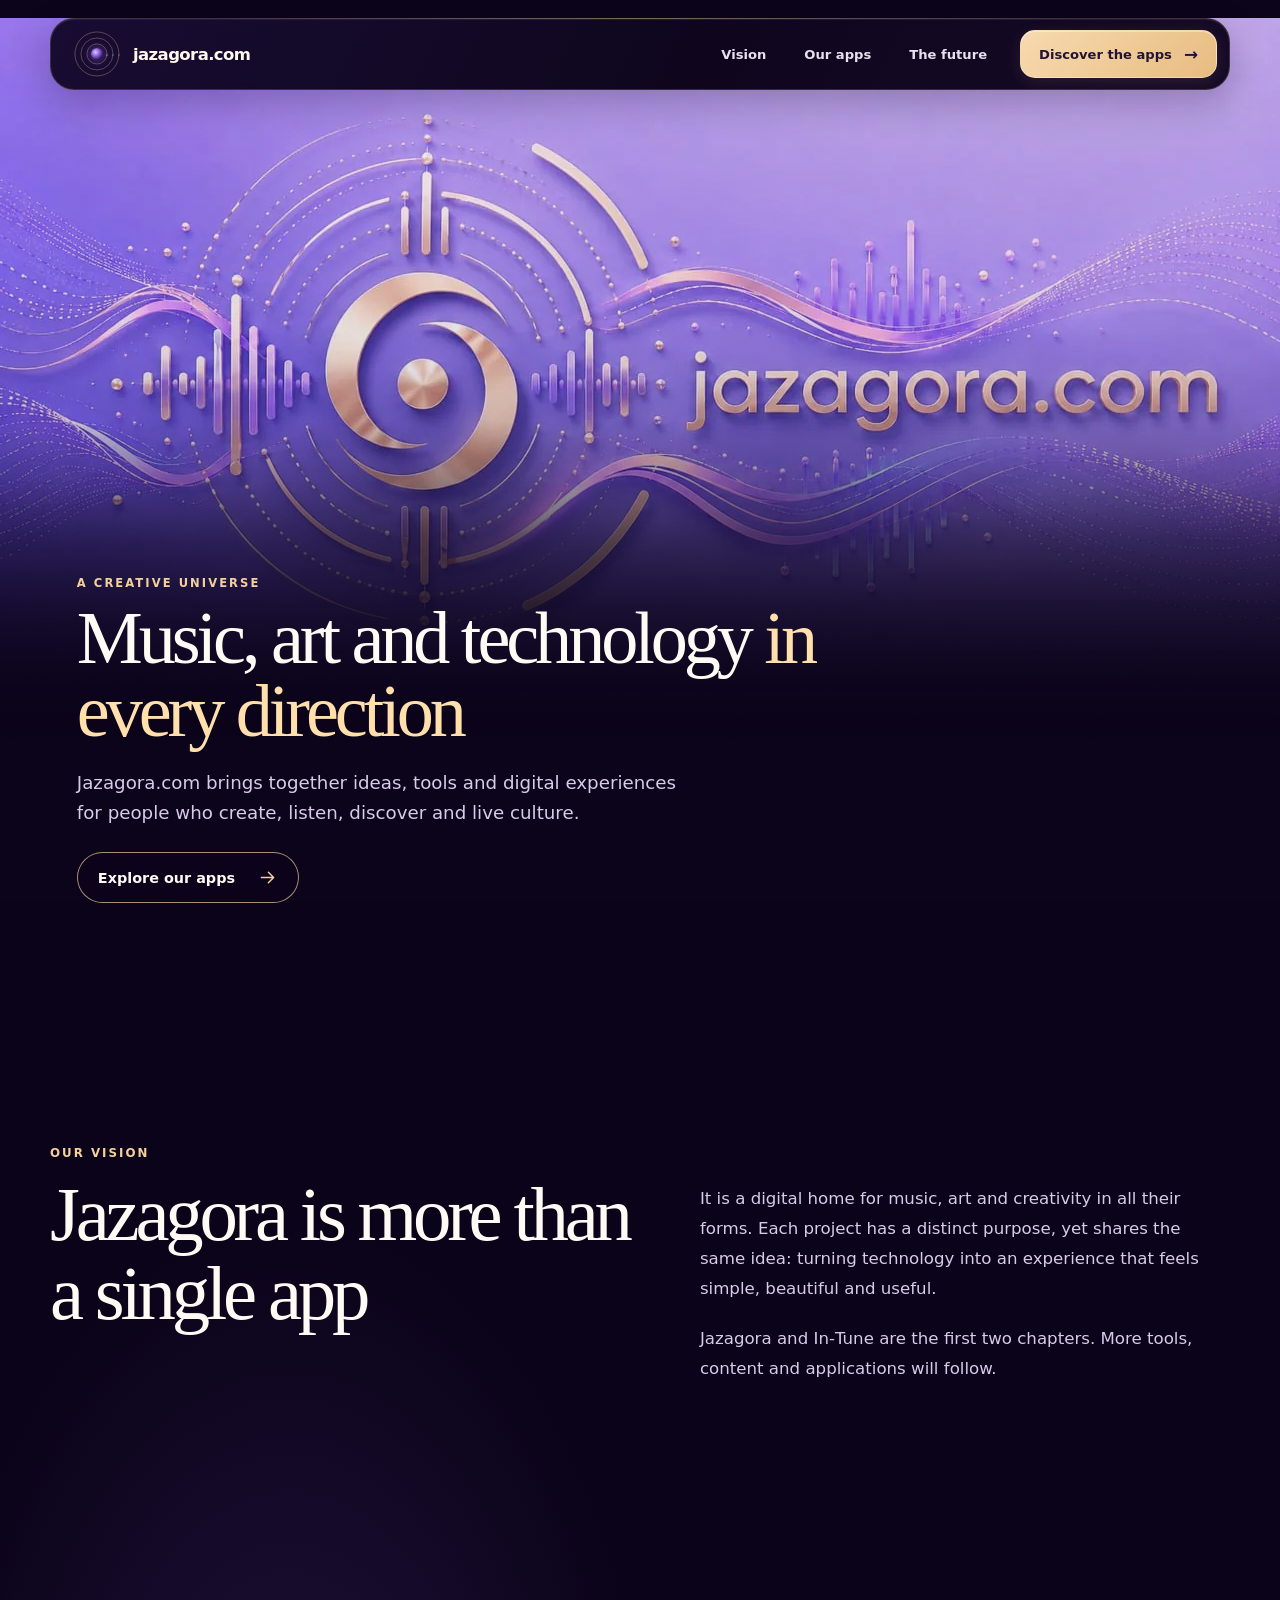
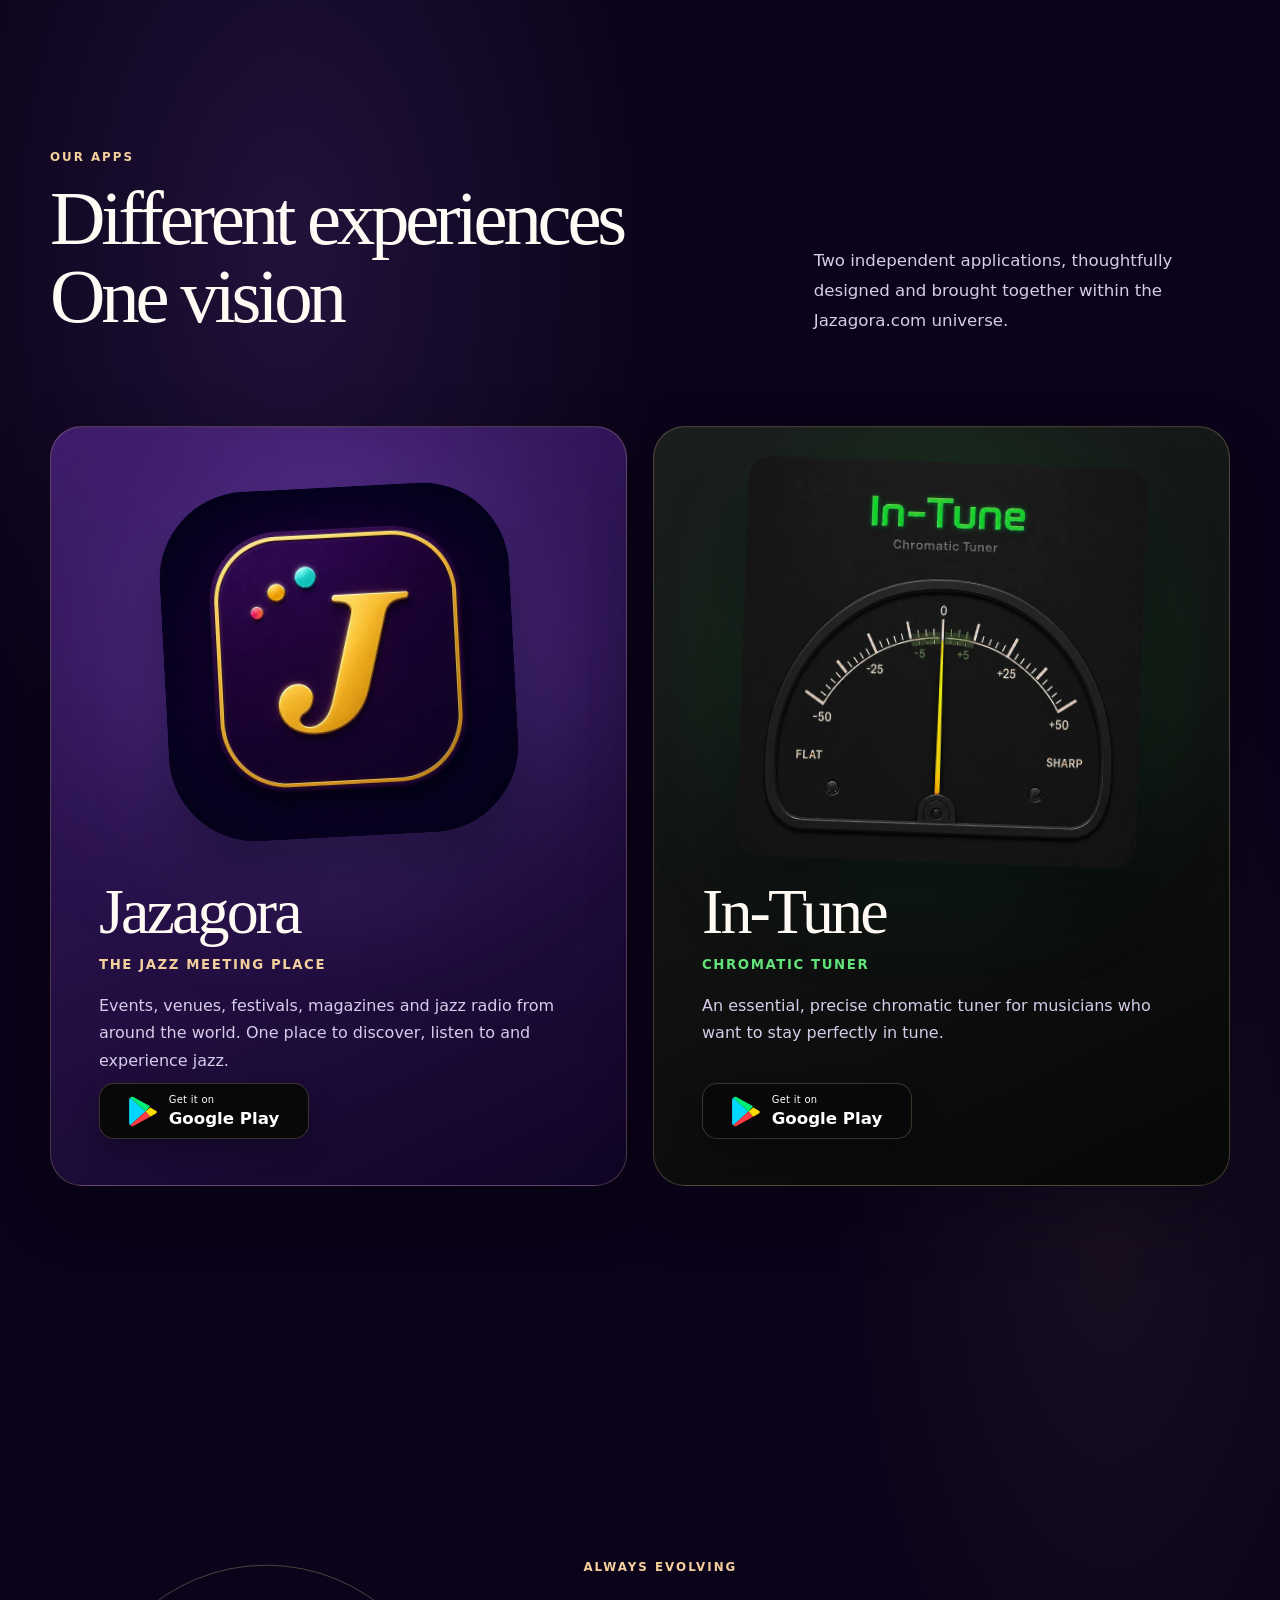
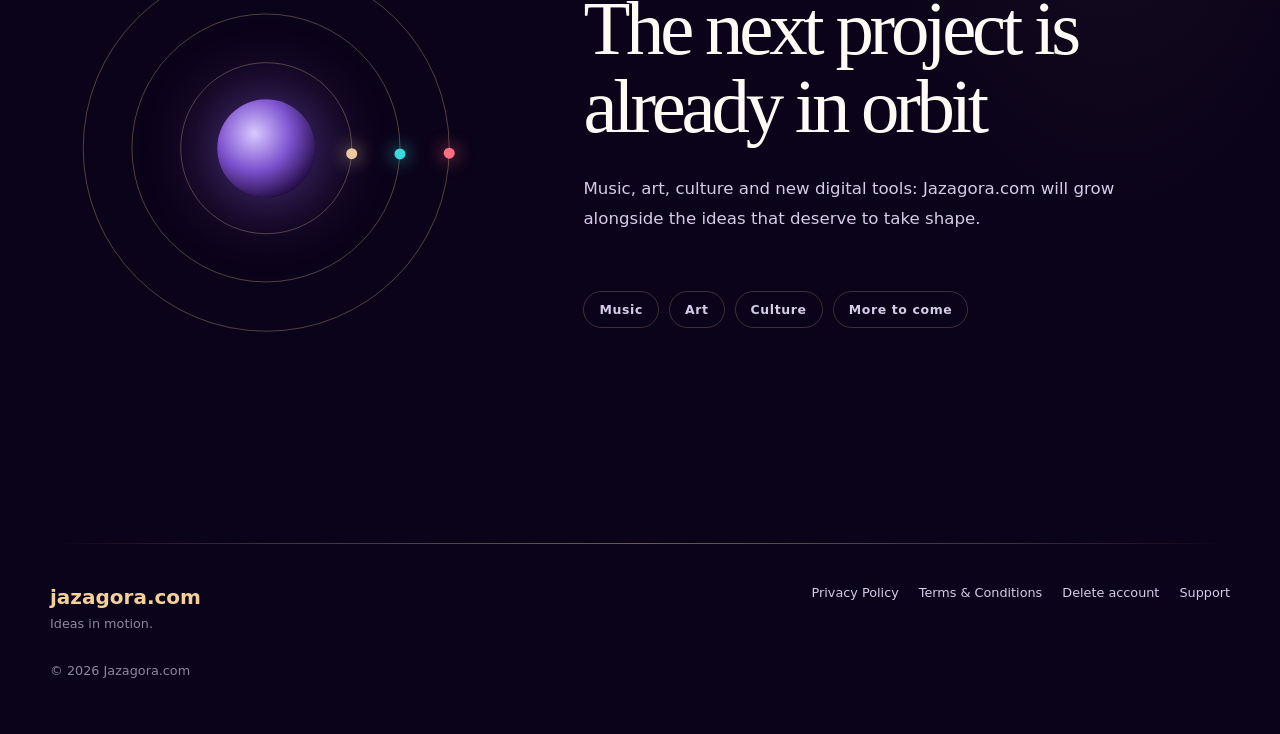
==== commit 278e42f2: "Restore full hero artwork with gradual lower fade" ====
--- a/index.html
+++ b/index.html
@@ -27,7 +27,7 @@
     <title>Jazagora — Jazz, music, art and creative technology</title>
     <link rel="preload" href="assets/jazagora-universe-hero-mobile.webp" as="image" type="image/webp" media="(max-width: 700px)">
     <link rel="preload" href="assets/jazagora-universe-hero.webp" as="image" type="image/webp" media="(min-width: 701px)">
-    <link rel="stylesheet" href="assets/site.css?v=72dee3f2e5">
+    <link rel="stylesheet" href="assets/site.css?v=1219a865e8">
     <script src="assets/site.js?v=9845ba6789" defer></script>
     <script type="application/ld+json">
       {
--- a/assets/site.css
+++ b/assets/site.css
@@ -124,17 +124,11 @@
       background: transparent;
     }
     .hero-art { position: absolute; z-index: -1; top: 0; left: 0; right: 0; padding-top: var(--art-top); background: #a186dd; }
-    /* Fade the complete artwork layer into the shared page canvas on three edges. */
+    /* Preserve the full upper artwork; gradually dissolve only its lower area. */
     .hero-art {
-      --edge-fade: clamp(14px, 3.5cqw, 48px);
-      -webkit-mask-image:
-        linear-gradient(90deg, transparent, #000 var(--edge-fade), #000 calc(100% - var(--edge-fade)), transparent),
-        linear-gradient(180deg, #000 72%, transparent 100%);
-      mask-image:
-        linear-gradient(90deg, transparent, #000 var(--edge-fade), #000 calc(100% - var(--edge-fade)), transparent),
-        linear-gradient(180deg, #000 72%, transparent 100%);
-      -webkit-mask-composite: source-in;
-      mask-composite: intersect;
+      --art-fade: linear-gradient(180deg, #000 62%, rgba(0,0,0,.96) 72%, rgba(0,0,0,.82) 80%, rgba(0,0,0,.58) 87%, rgba(0,0,0,.28) 93%, rgba(0,0,0,.08) 97%, transparent 100%);
+      -webkit-mask-image: var(--art-fade);
+      mask-image: var(--art-fade);
     }
     .hero-art img { display: block; width: 100%; height: auto; }
     .hero-art::after { content: ""; position: absolute; inset: var(--art-top) 0 -1px; background: linear-gradient(180deg, rgba(11,3,25,.05) 0%, rgba(11,3,25,.08) 35%, rgba(11,3,25,.1) 46%, rgba(11,3,25,.18) 56%, rgba(11,3,25,.38) 64%, rgba(11,3,25,.64) 72%, rgba(11,3,25,.82) 82%, rgba(11,3,25,.95) 93%, var(--ink-deep) 100%); }
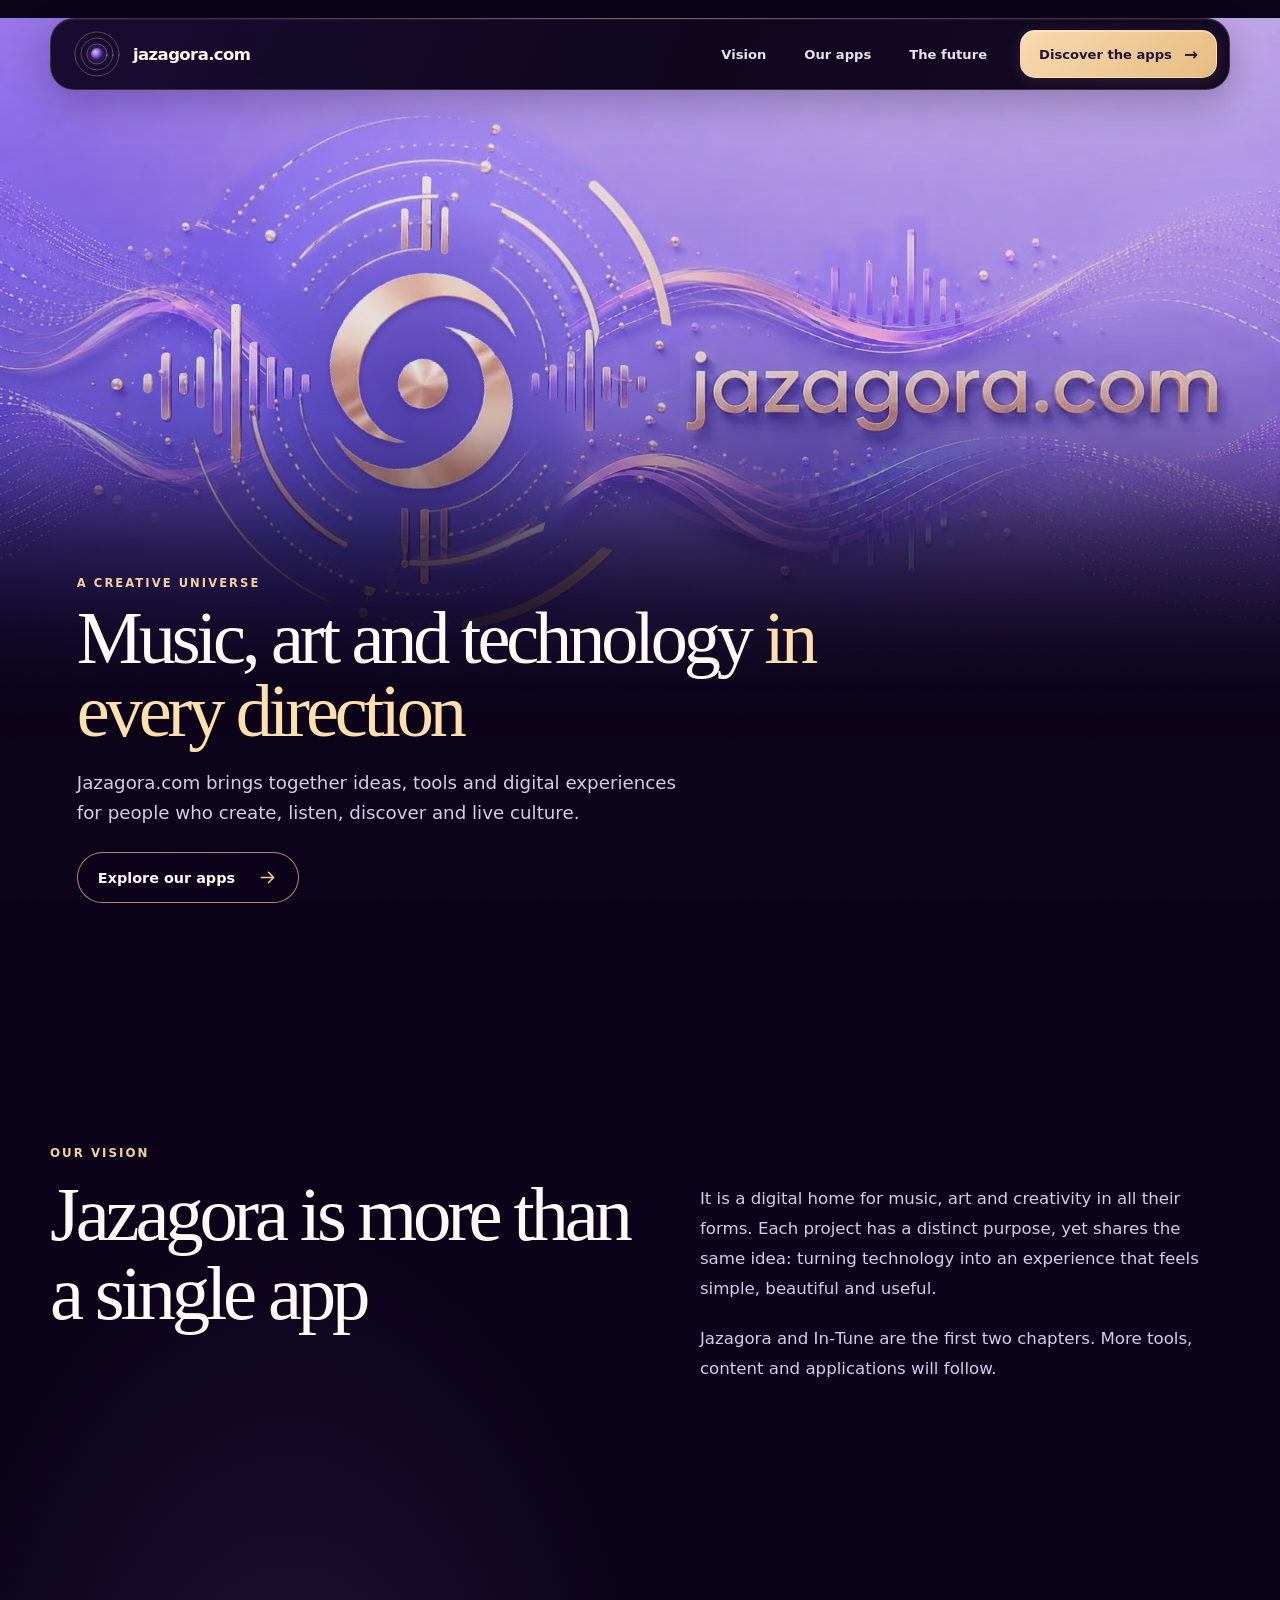
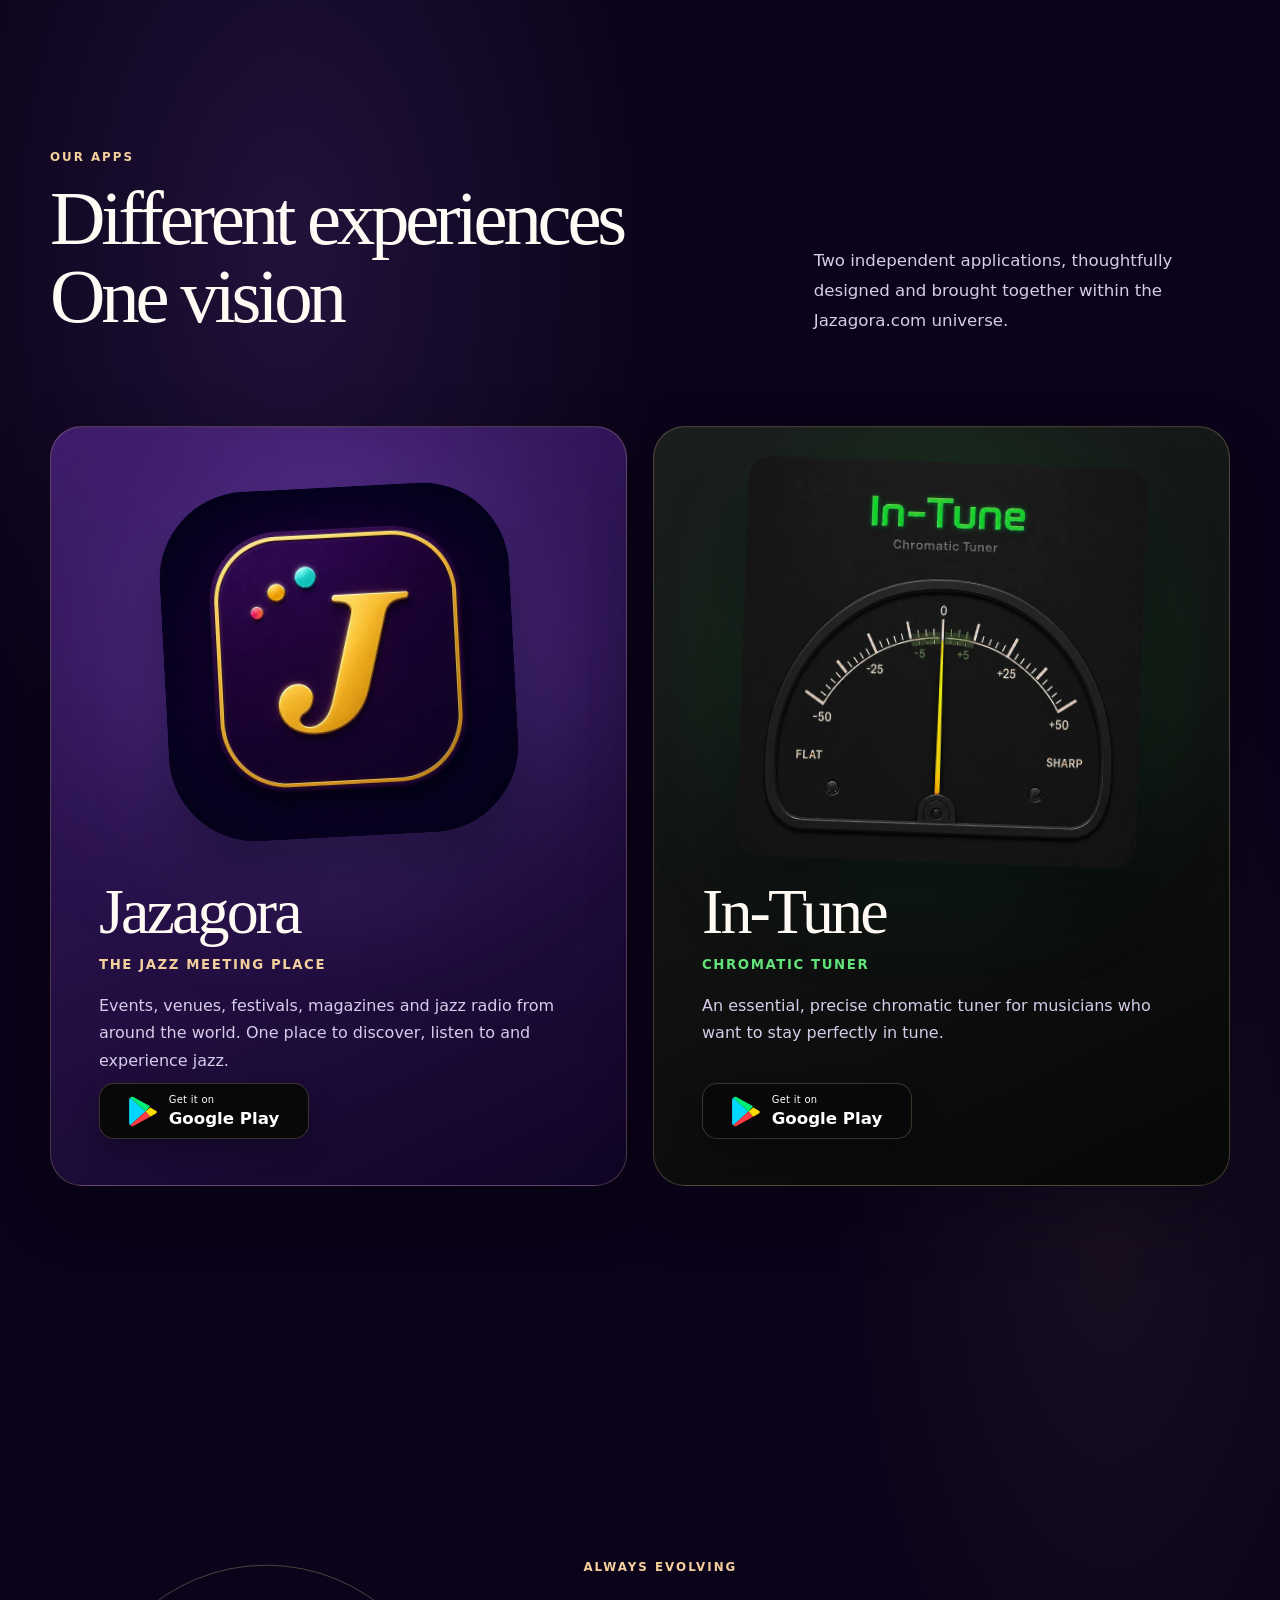
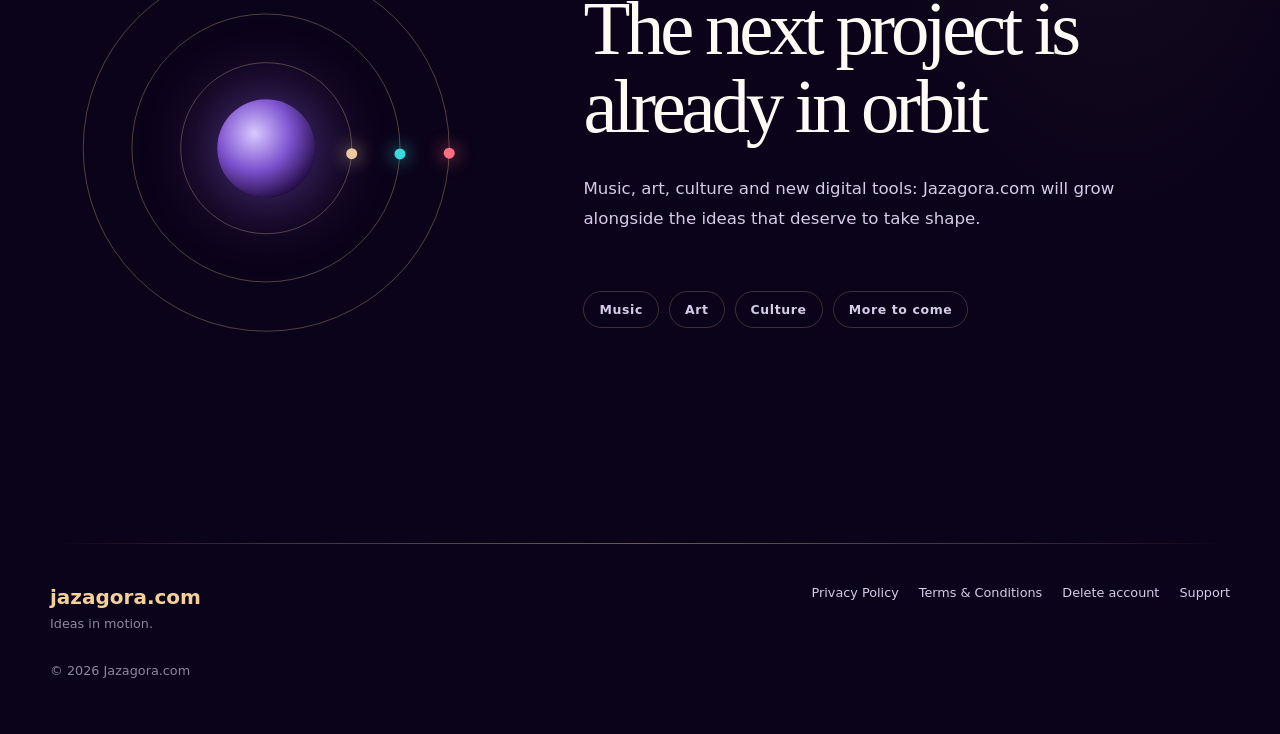
==== commit 08a2e697: "Publish animated hero with original-scale synchronized rings" ====
--- a/index.html
+++ b/index.html
@@ -28,6 +28,8 @@
     <link rel="preload" href="assets/jazagora-universe-hero-mobile.webp" as="image" type="image/webp" media="(max-width: 700px)">
     <link rel="preload" href="assets/jazagora-universe-hero.webp" as="image" type="image/webp" media="(min-width: 701px)">
     <link rel="stylesheet" href="assets/site.css?v=1219a865e8">
+    <link rel="stylesheet" href="assets/hero-motion.css?v=15f3695a5345">
+    <script src="assets/hero-motion.js?v=34c9d21bc03d" defer></script>
     <script src="assets/site.js?v=9845ba6789" defer></script>
     <script type="application/ld+json">
       {
--- a/assets/hero-motion.css
+++ b/assets/hero-motion.css
@@ -0,0 +1,4 @@
+.hero-art{overflow:hidden}
+.motion-background,.motion-foreground{position:absolute;inset:var(--art-top) 0 auto;display:block;width:100%;aspect-ratio:16/9;pointer-events:none}
+.hero-art.motion-ready>img{visibility:hidden}
+@media(prefers-reduced-motion:reduce){.hero-art.motion-ready>img{visibility:visible}.hero-art>canvas{visibility:hidden}}
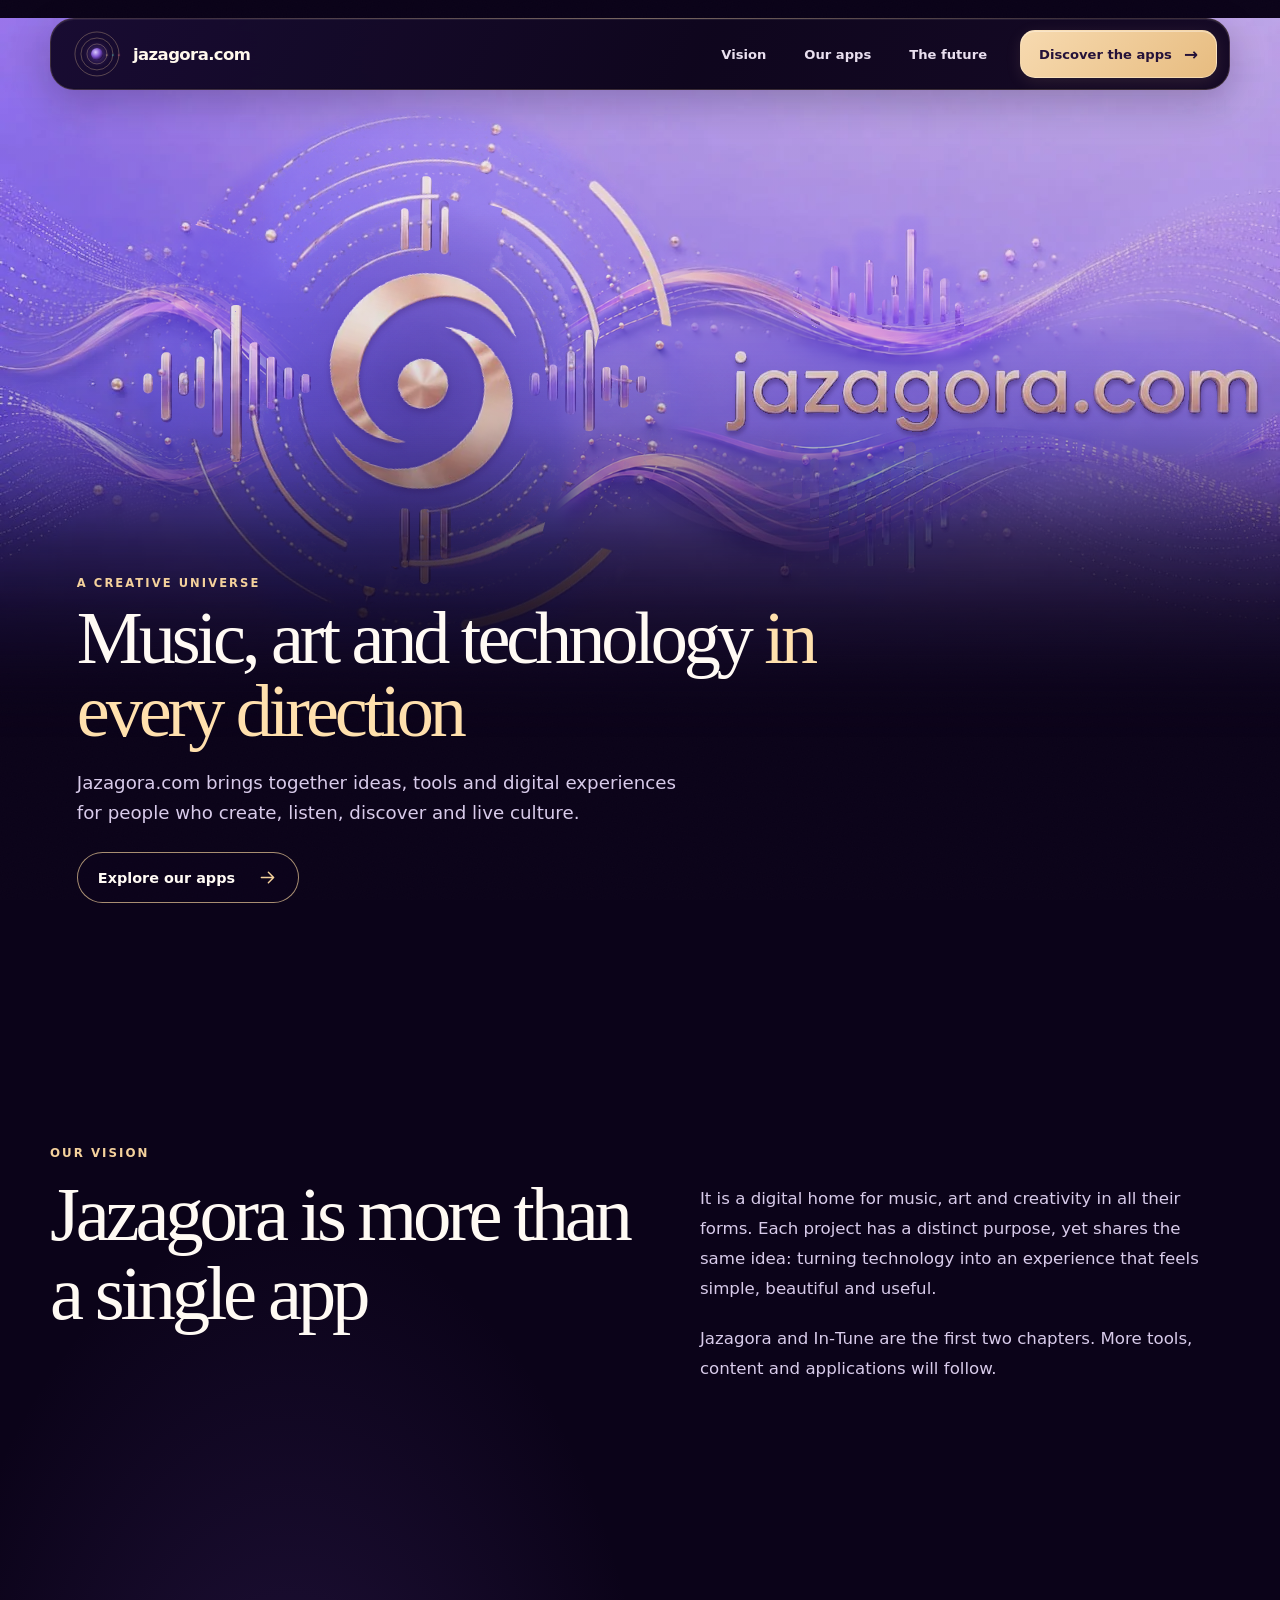
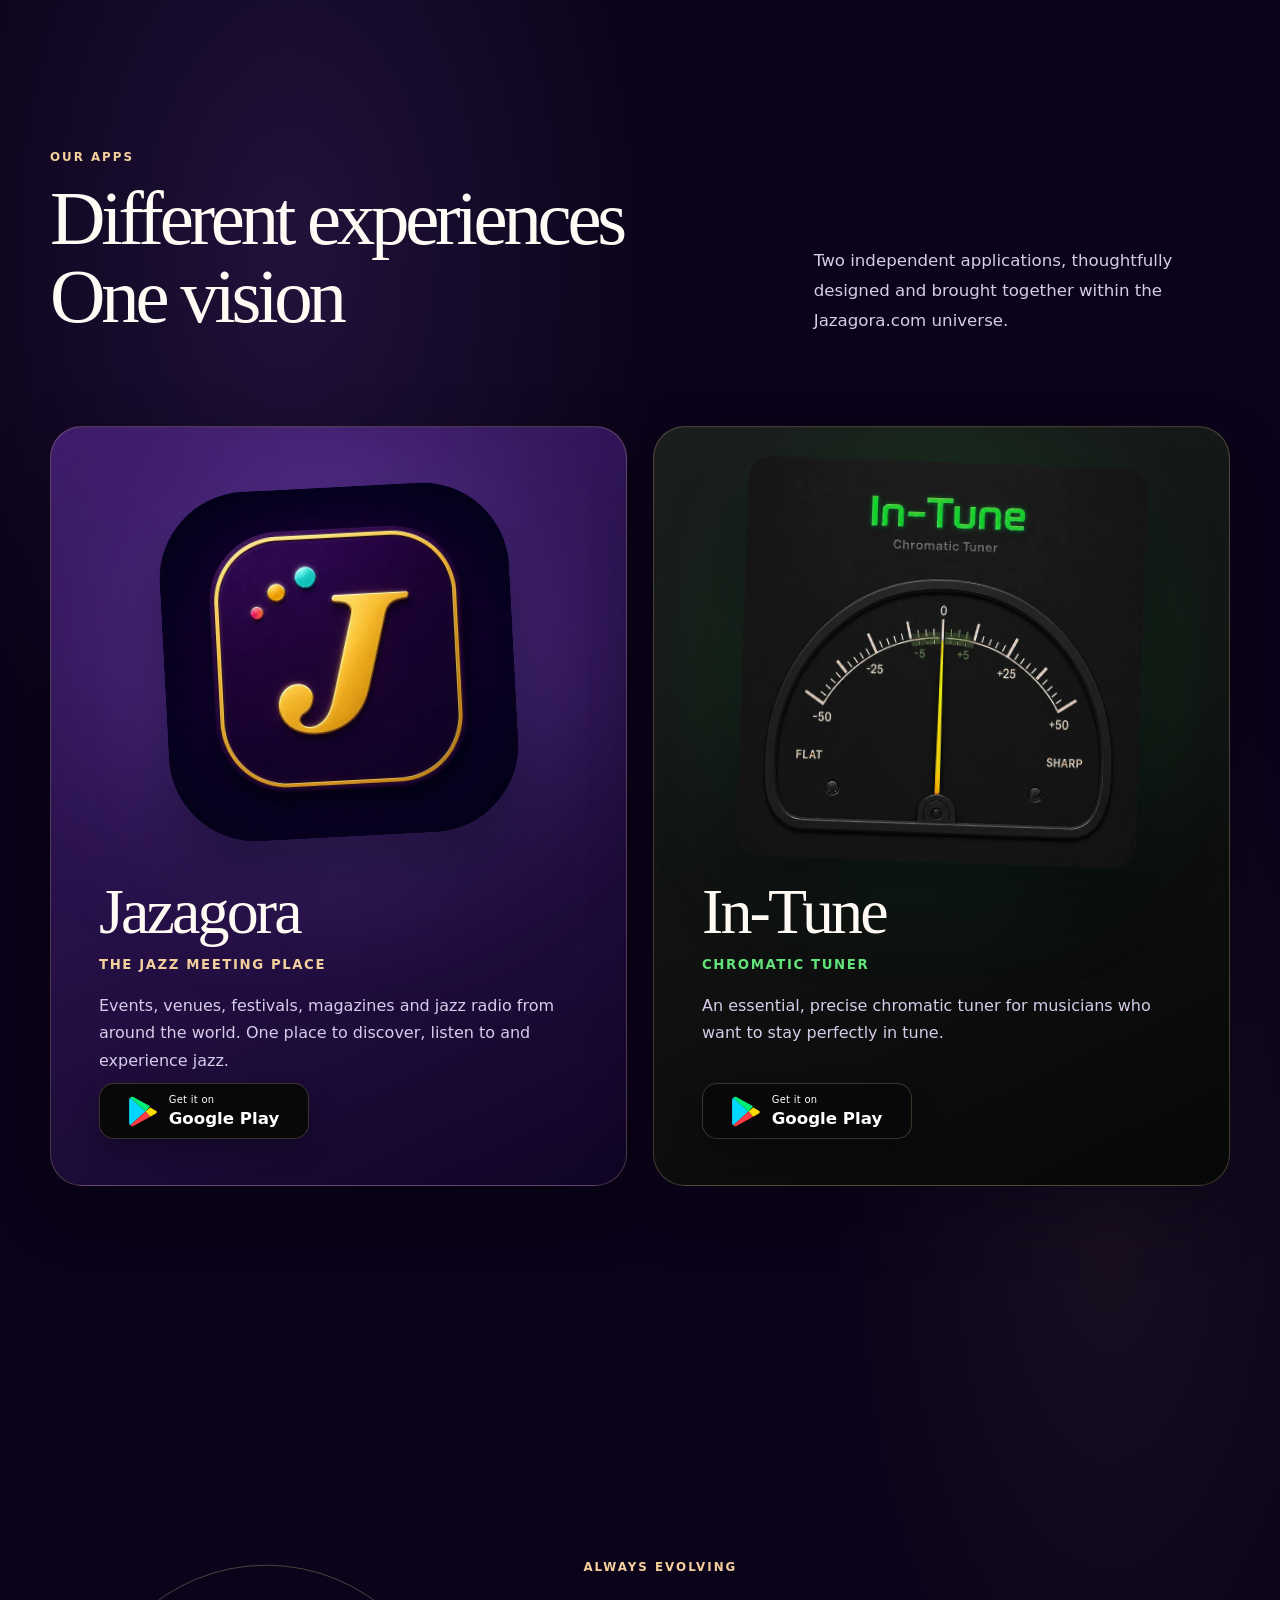
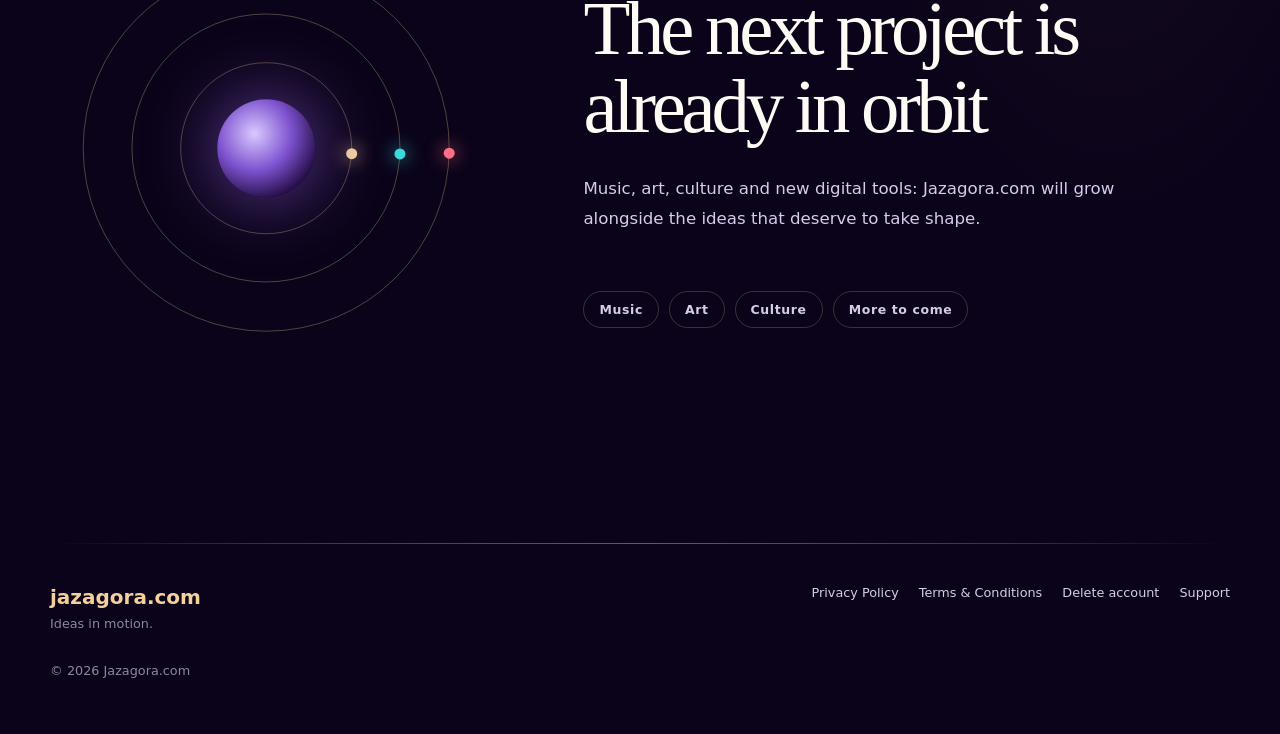
==== commit 46509418: "Move hero wordmark clear of rotating rings and blend its background" ====
--- a/index.html
+++ b/index.html
@@ -25,11 +25,10 @@
     <meta name="twitter:description" content="Jazagora brings together Italian jazz events and venues, worldwide live jazz radio, international magazines and creative apps.">
     <meta name="twitter:image" content="https://jazagora.com/assets/jazagora-universe-hero.png">
     <title>Jazagora — Jazz, music, art and creative technology</title>
-    <link rel="preload" href="assets/jazagora-universe-hero-mobile.webp" as="image" type="image/webp" media="(max-width: 700px)">
-    <link rel="preload" href="assets/jazagora-universe-hero.webp" as="image" type="image/webp" media="(min-width: 701px)">
+    <link rel="preload" href="assets/hero-motion/poster.003f66a61da0.png" as="image" type="image/png">
     <link rel="stylesheet" href="assets/site.css?v=1219a865e8">
     <link rel="stylesheet" href="assets/hero-motion.css?v=15f3695a5345">
-    <script src="assets/hero-motion.js?v=34c9d21bc03d" defer></script>
+    <script src="assets/hero-motion.js?v=86b8596d60be" defer></script>
     <script src="assets/site.js?v=9845ba6789" defer></script>
     <script type="application/ld+json">
       {
@@ -88,8 +87,8 @@
     <main id="main">
       <section class="hero" id="top" aria-labelledby="hero-title">
         <picture class="hero-art">
-          <source media="(max-width: 700px)" srcset="assets/jazagora-universe-hero-mobile.webp" type="image/webp">
-          <img src="assets/jazagora-universe-hero.webp" alt="Jazagora.com identity with purple sound waves and gold details" width="1280" height="720" fetchpriority="high" decoding="async">
+          <source media="(max-width: 700px)" srcset="assets/hero-motion/poster.003f66a61da0.png" type="image/png">
+          <img src="assets/hero-motion/poster.003f66a61da0.png" alt="Jazagora.com identity with purple sound waves and gold details" width="1280" height="720" fetchpriority="high" decoding="async">
         </picture>
         <div class="hero-copy">
           <p class="eyebrow">A creative universe</p>
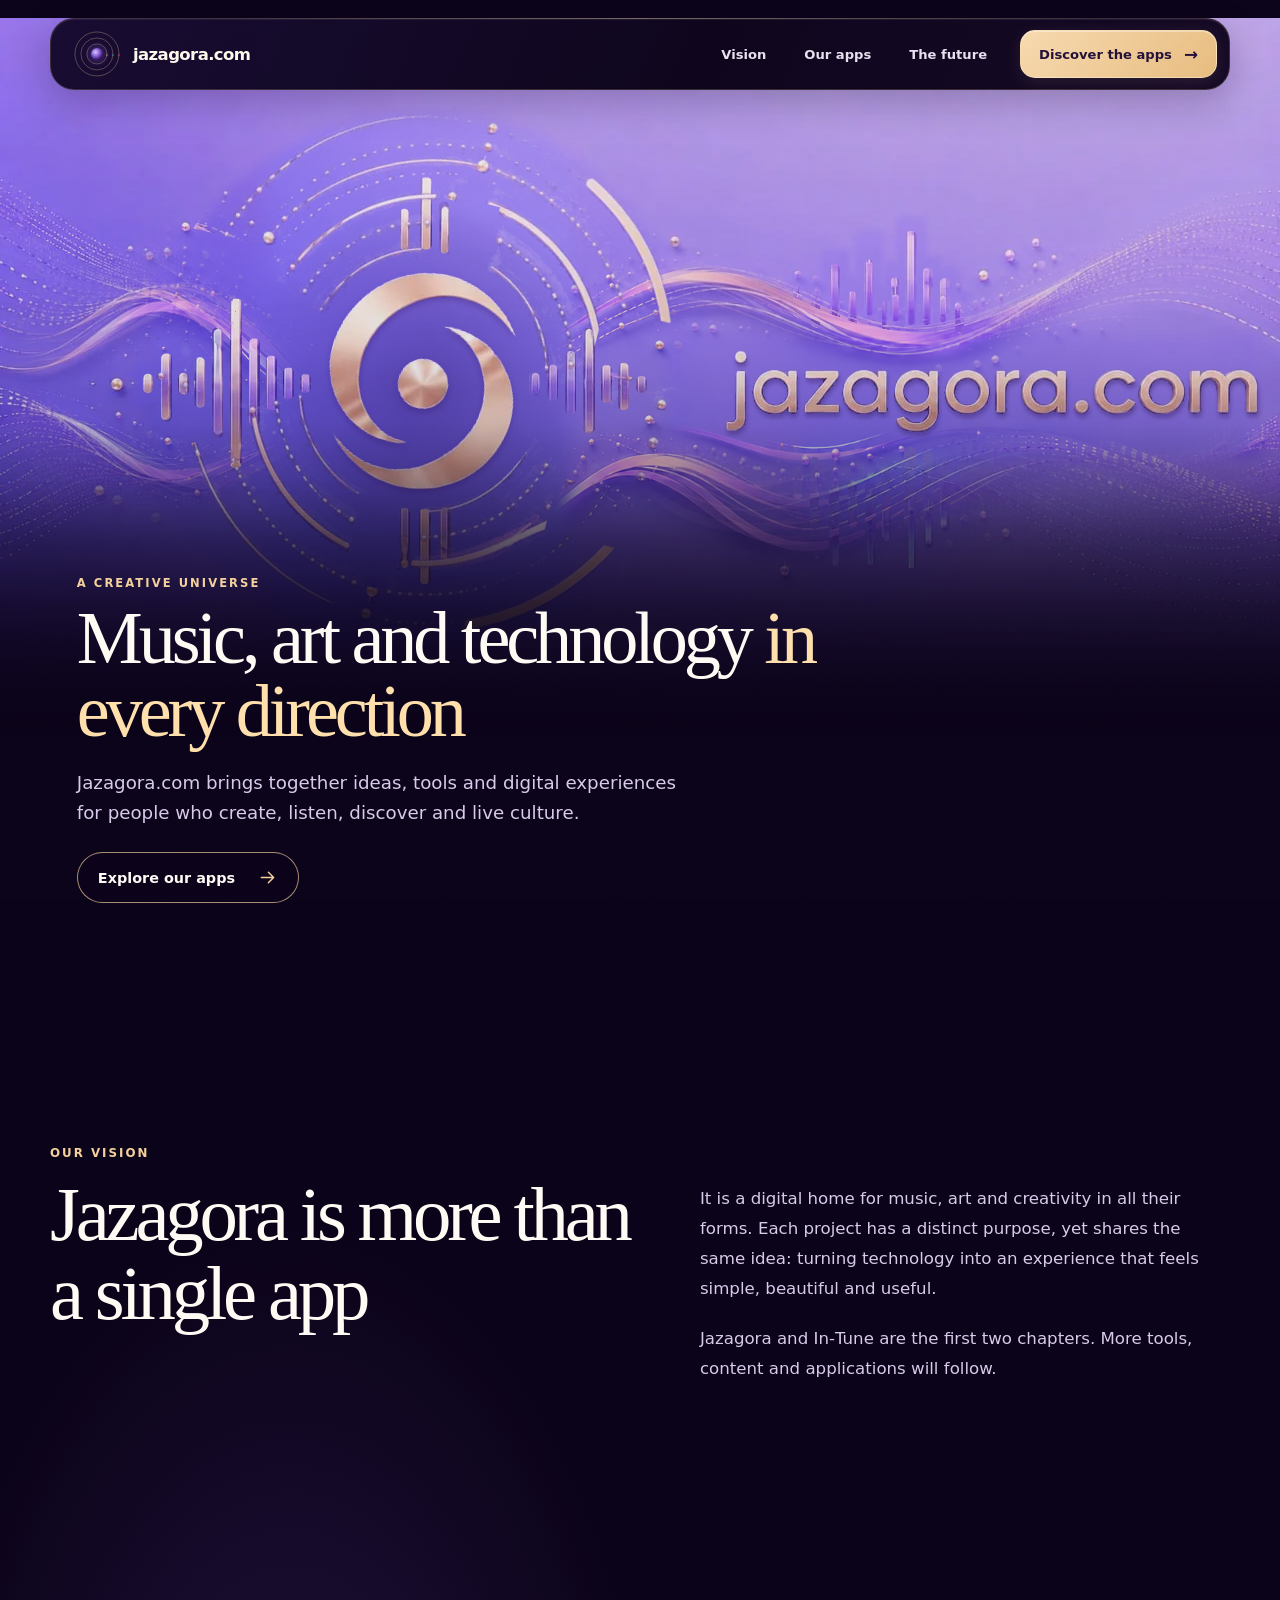
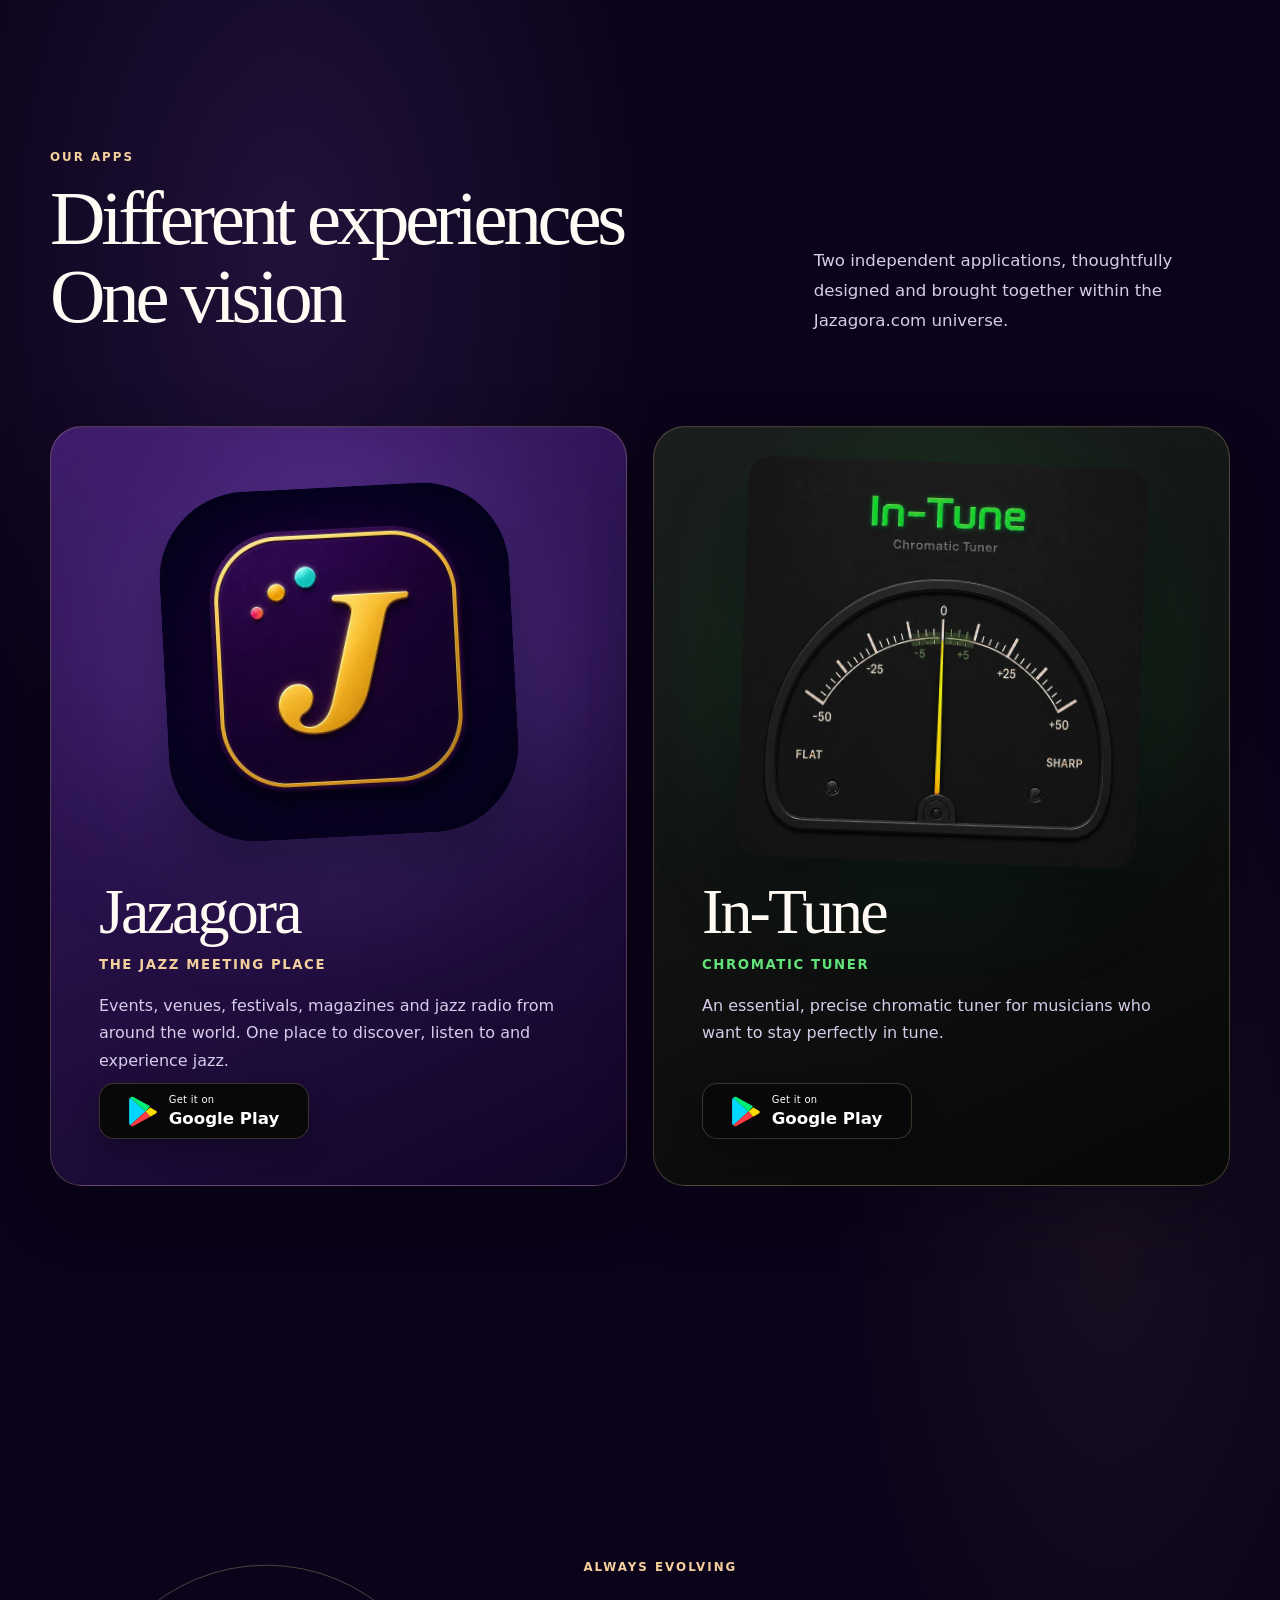
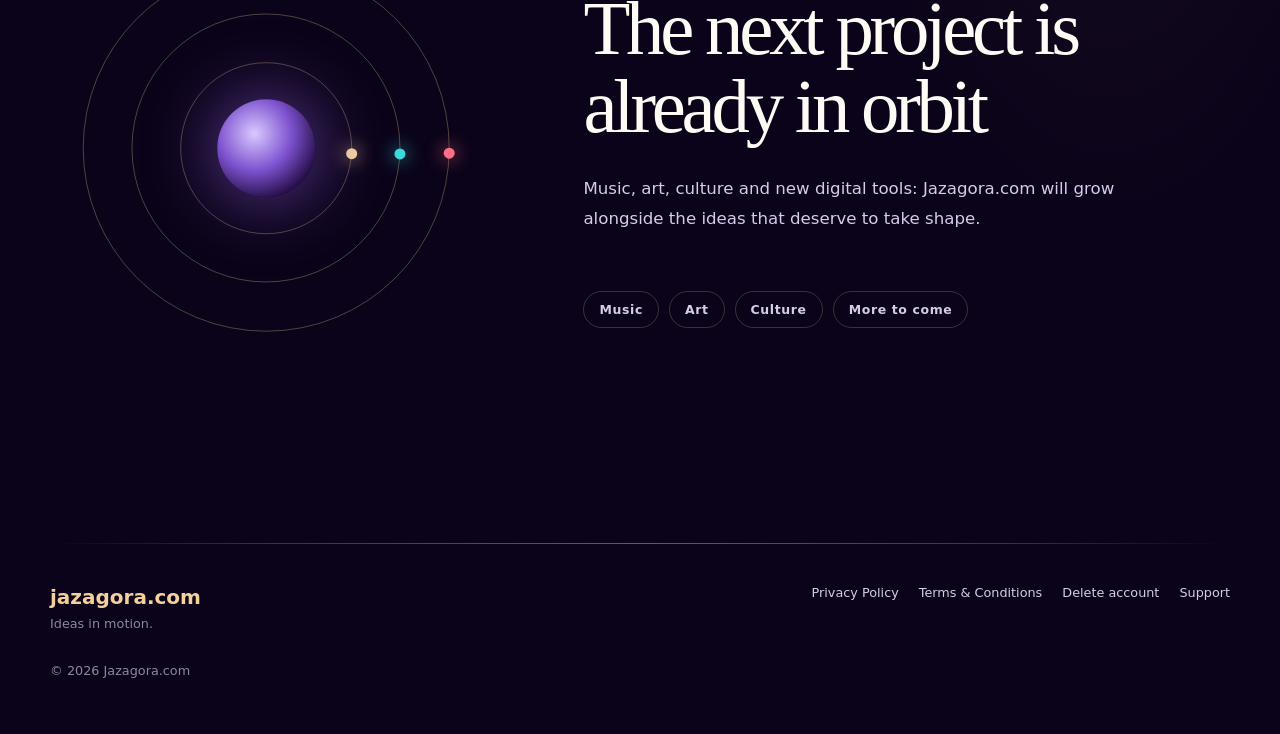
==== commit 2f88cfbd: "Resume hero animation after mobile page and GPU suspension" ====
--- a/index.html
+++ b/index.html
@@ -27,8 +27,8 @@
     <title>Jazagora — Jazz, music, art and creative technology</title>
     <link rel="preload" href="assets/hero-motion/poster.003f66a61da0.png" as="image" type="image/png">
     <link rel="stylesheet" href="assets/site.css?v=1219a865e8">
-    <link rel="stylesheet" href="assets/hero-motion.css?v=15f3695a5345">
-    <script src="assets/hero-motion.js?v=86b8596d60be" defer></script>
+    <link rel="stylesheet" href="assets/hero-motion.css?v=7e775dcd94a3">
+    <script src="assets/hero-motion.js?v=dc93335fc29d" defer></script>
     <script src="assets/site.js?v=9845ba6789" defer></script>
     <script type="application/ld+json">
       {
--- a/assets/hero-motion.css
+++ b/assets/hero-motion.css
@@ -1,4 +1,5 @@
 .hero-art{overflow:hidden}
-.motion-background,.motion-foreground{position:absolute;inset:var(--art-top) 0 auto;display:block;width:100%;aspect-ratio:16/9;pointer-events:none}
+.motion-background,.motion-foreground{position:absolute;inset:var(--art-top) 0 auto;display:block;width:100%;aspect-ratio:16/9;pointer-events:none;visibility:hidden}
+.hero-art.motion-ready>canvas{visibility:visible}
 .hero-art.motion-ready>img{visibility:hidden}
-@media(prefers-reduced-motion:reduce){.hero-art.motion-ready>img{visibility:visible}.hero-art>canvas{visibility:hidden}}
+@media(prefers-reduced-motion:reduce){.hero-art.motion-ready>img{visibility:visible}.hero-art.motion-ready>canvas{visibility:hidden}}
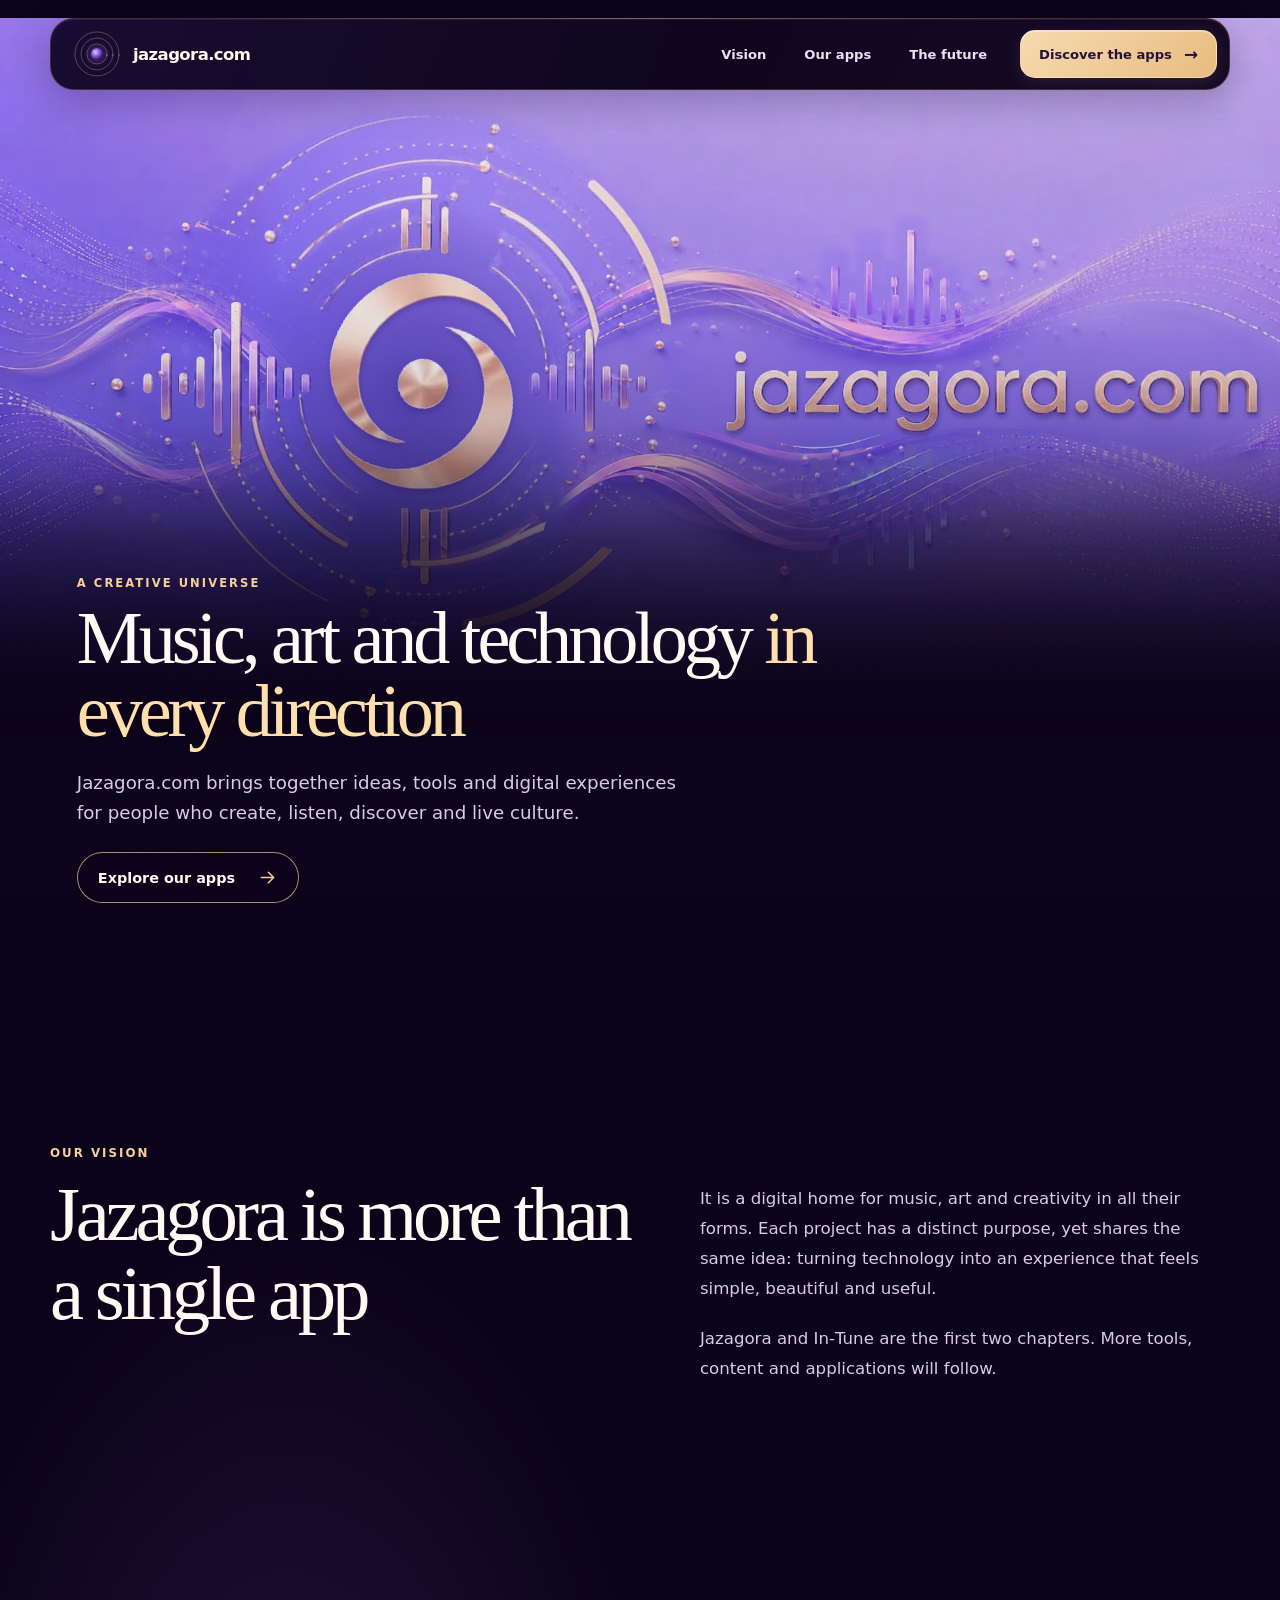
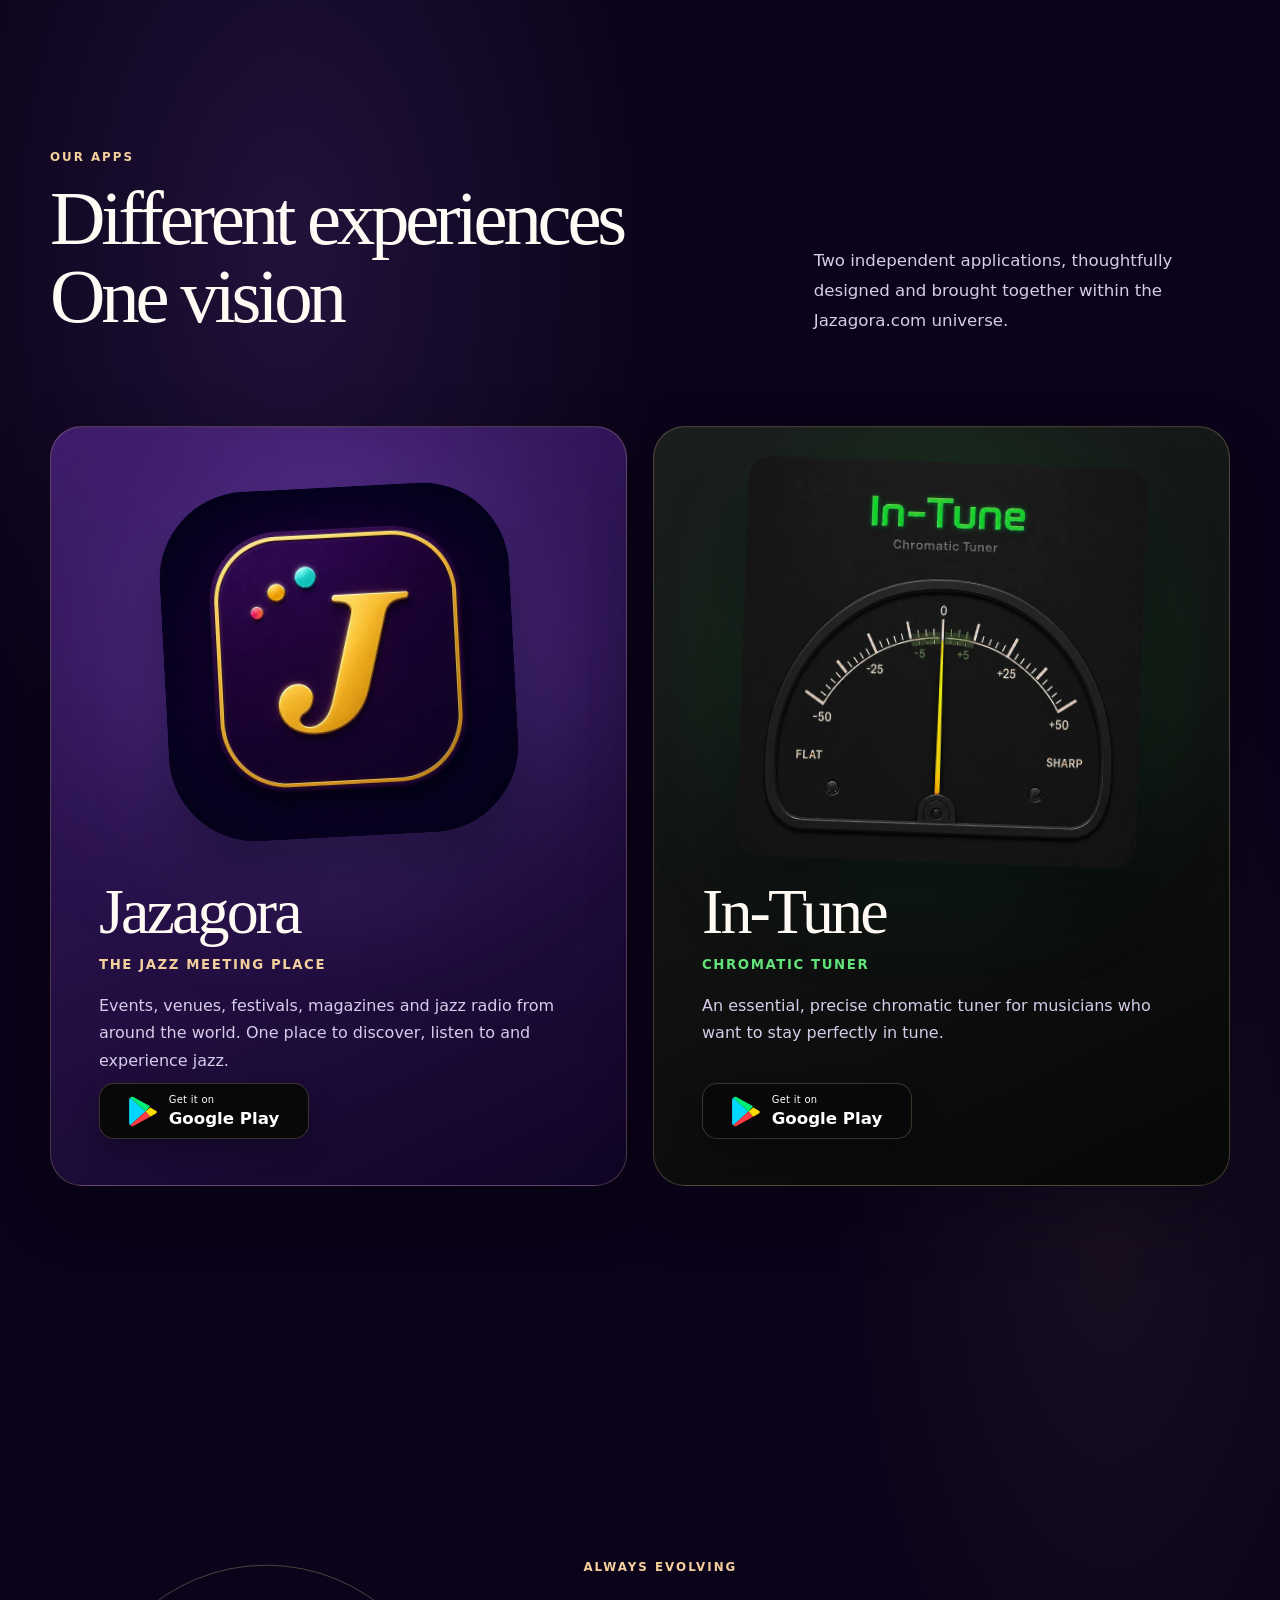
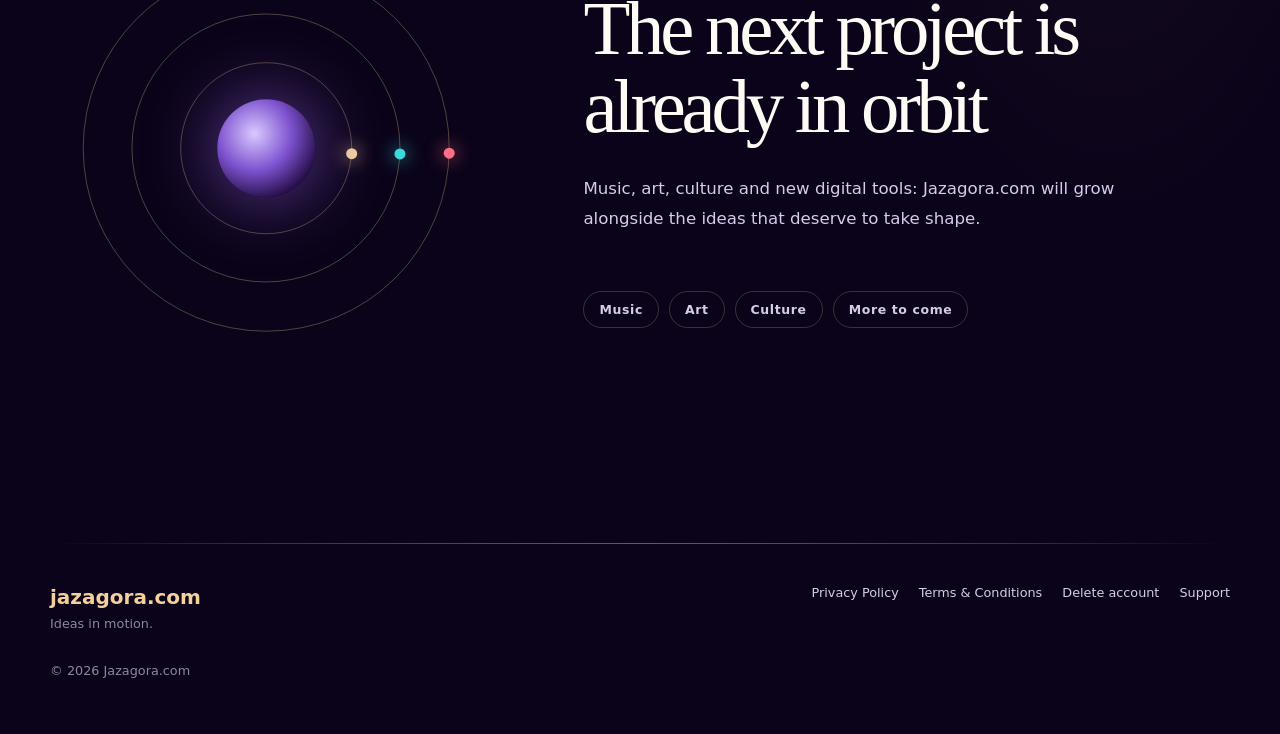
==== commit dc6ad18c: "Keep mobile hero running when Canvas colour readback differs" ====
--- a/index.html
+++ b/index.html
@@ -28,7 +28,7 @@
     <link rel="preload" href="assets/hero-motion/poster.003f66a61da0.png" as="image" type="image/png">
     <link rel="stylesheet" href="assets/site.css?v=1219a865e8">
     <link rel="stylesheet" href="assets/hero-motion.css?v=7e775dcd94a3">
-    <script src="assets/hero-motion.js?v=dc93335fc29d" defer></script>
+    <script src="assets/hero-motion.js?v=d98392f4d9bb" defer></script>
     <script src="assets/site.js?v=9845ba6789" defer></script>
     <script type="application/ld+json">
       {
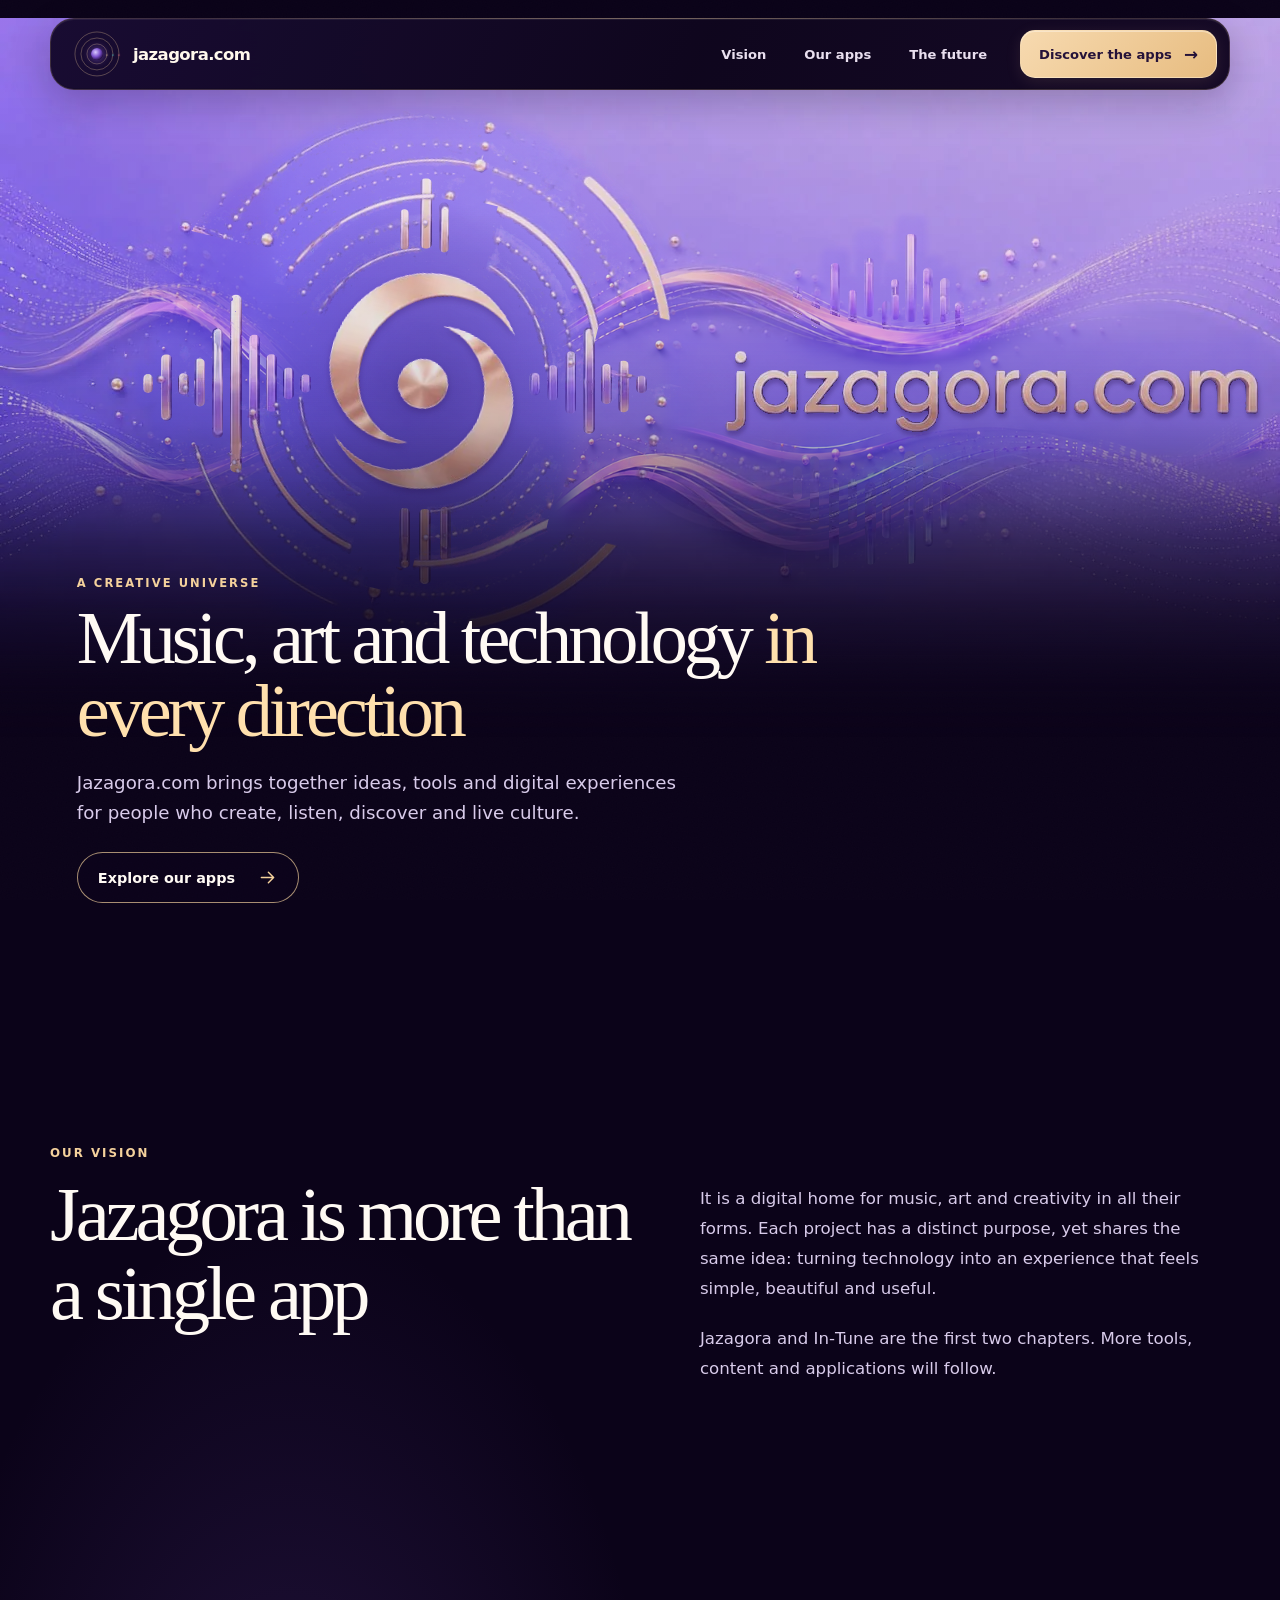
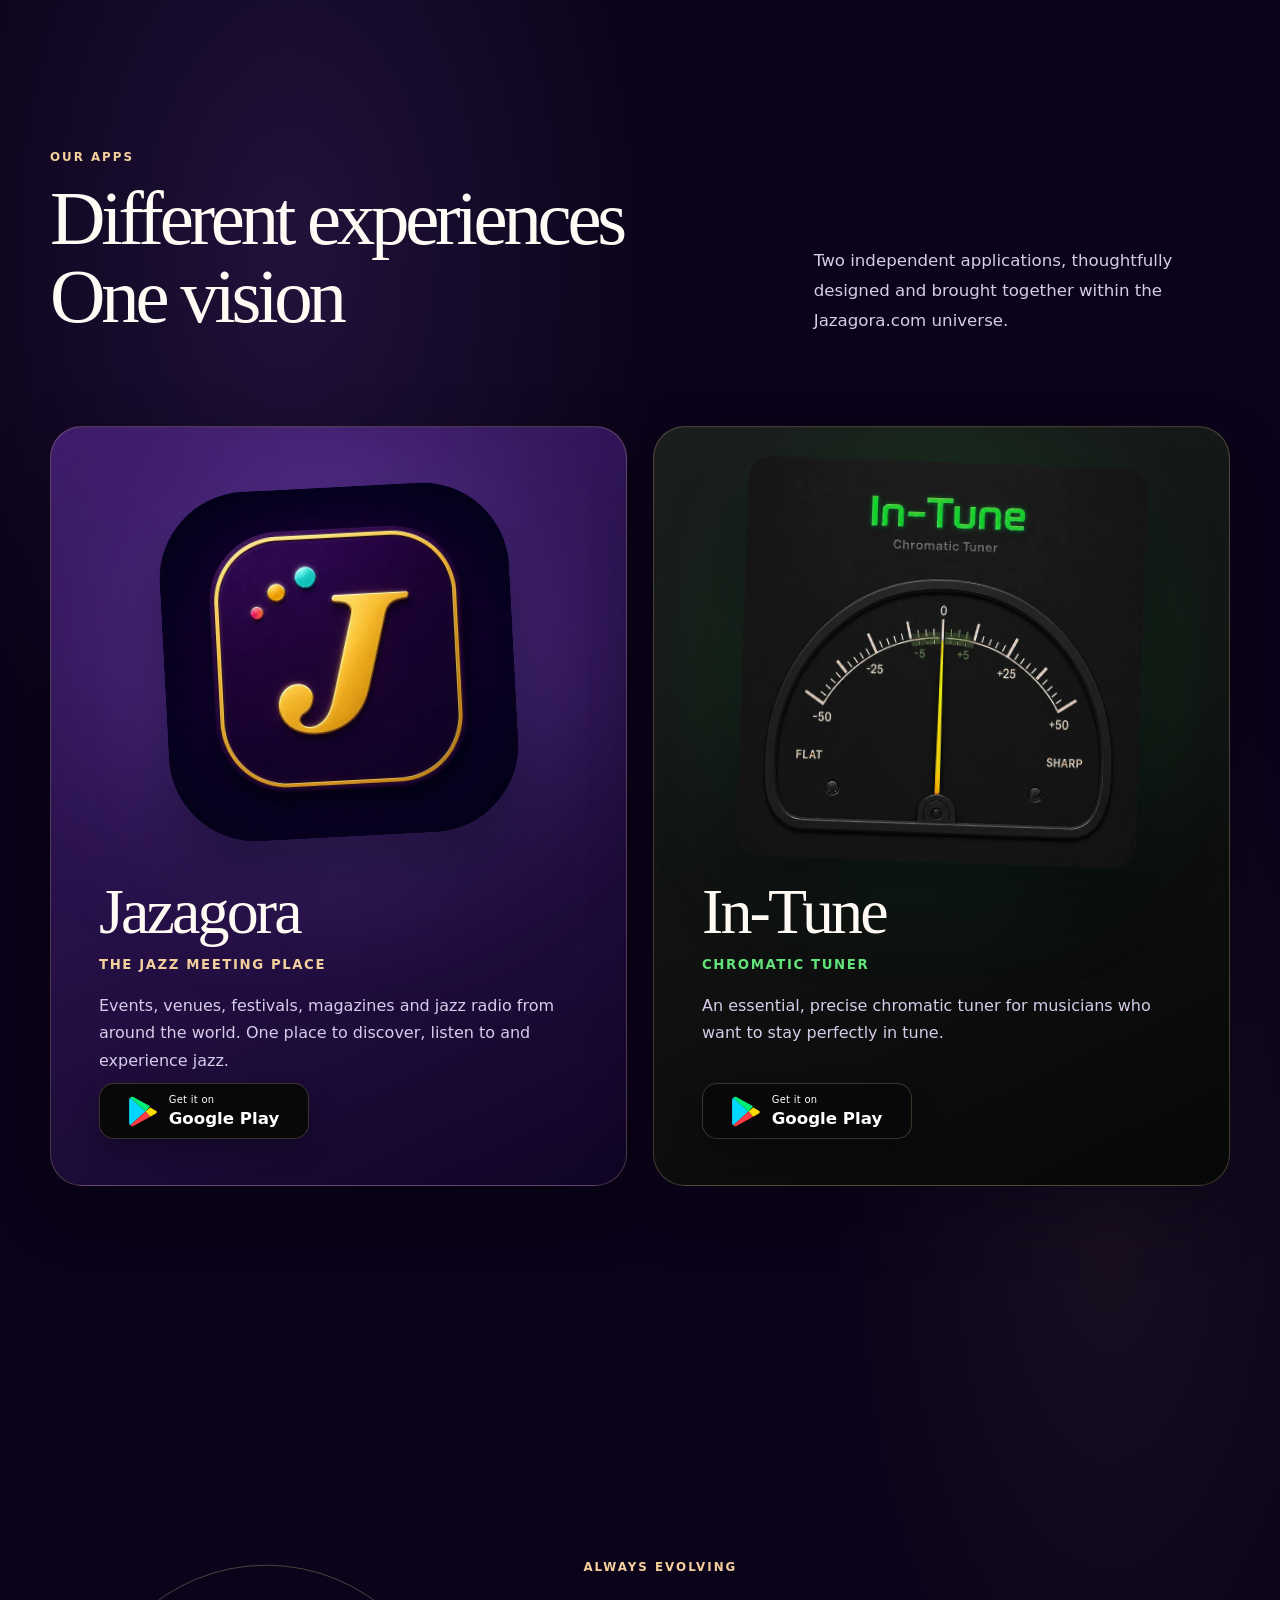
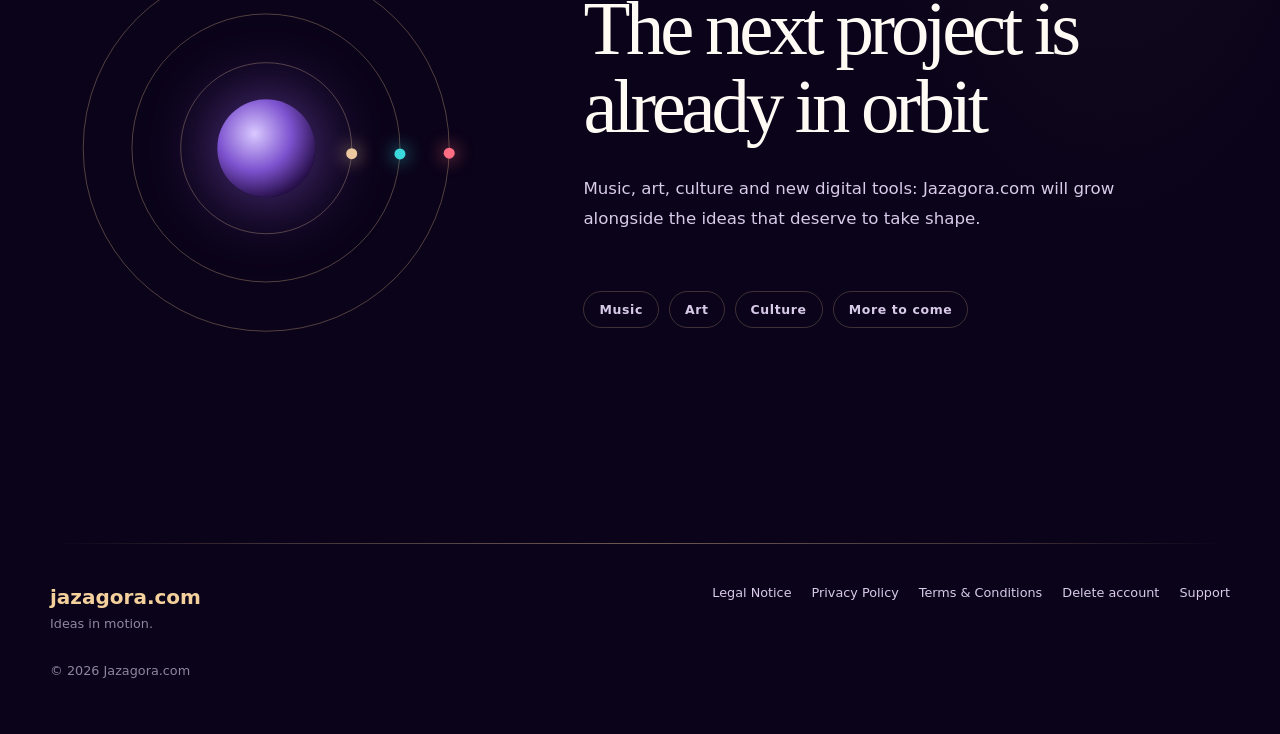
==== commit d563d7d0: "Restore legal notice and improve discovery of In-Tune public pages" ====
--- a/index.html
+++ b/index.html
@@ -204,6 +204,7 @@
         <span>Ideas in motion.</span>
       </div>
       <nav aria-label="Legal information">
+        <a href="legal/">Legal Notice</a>
         <a href="privacy-policy/">Privacy Policy</a>
         <a href="terms/">Terms &amp; Conditions</a>
         <a href="delete-account/">Delete account</a>
